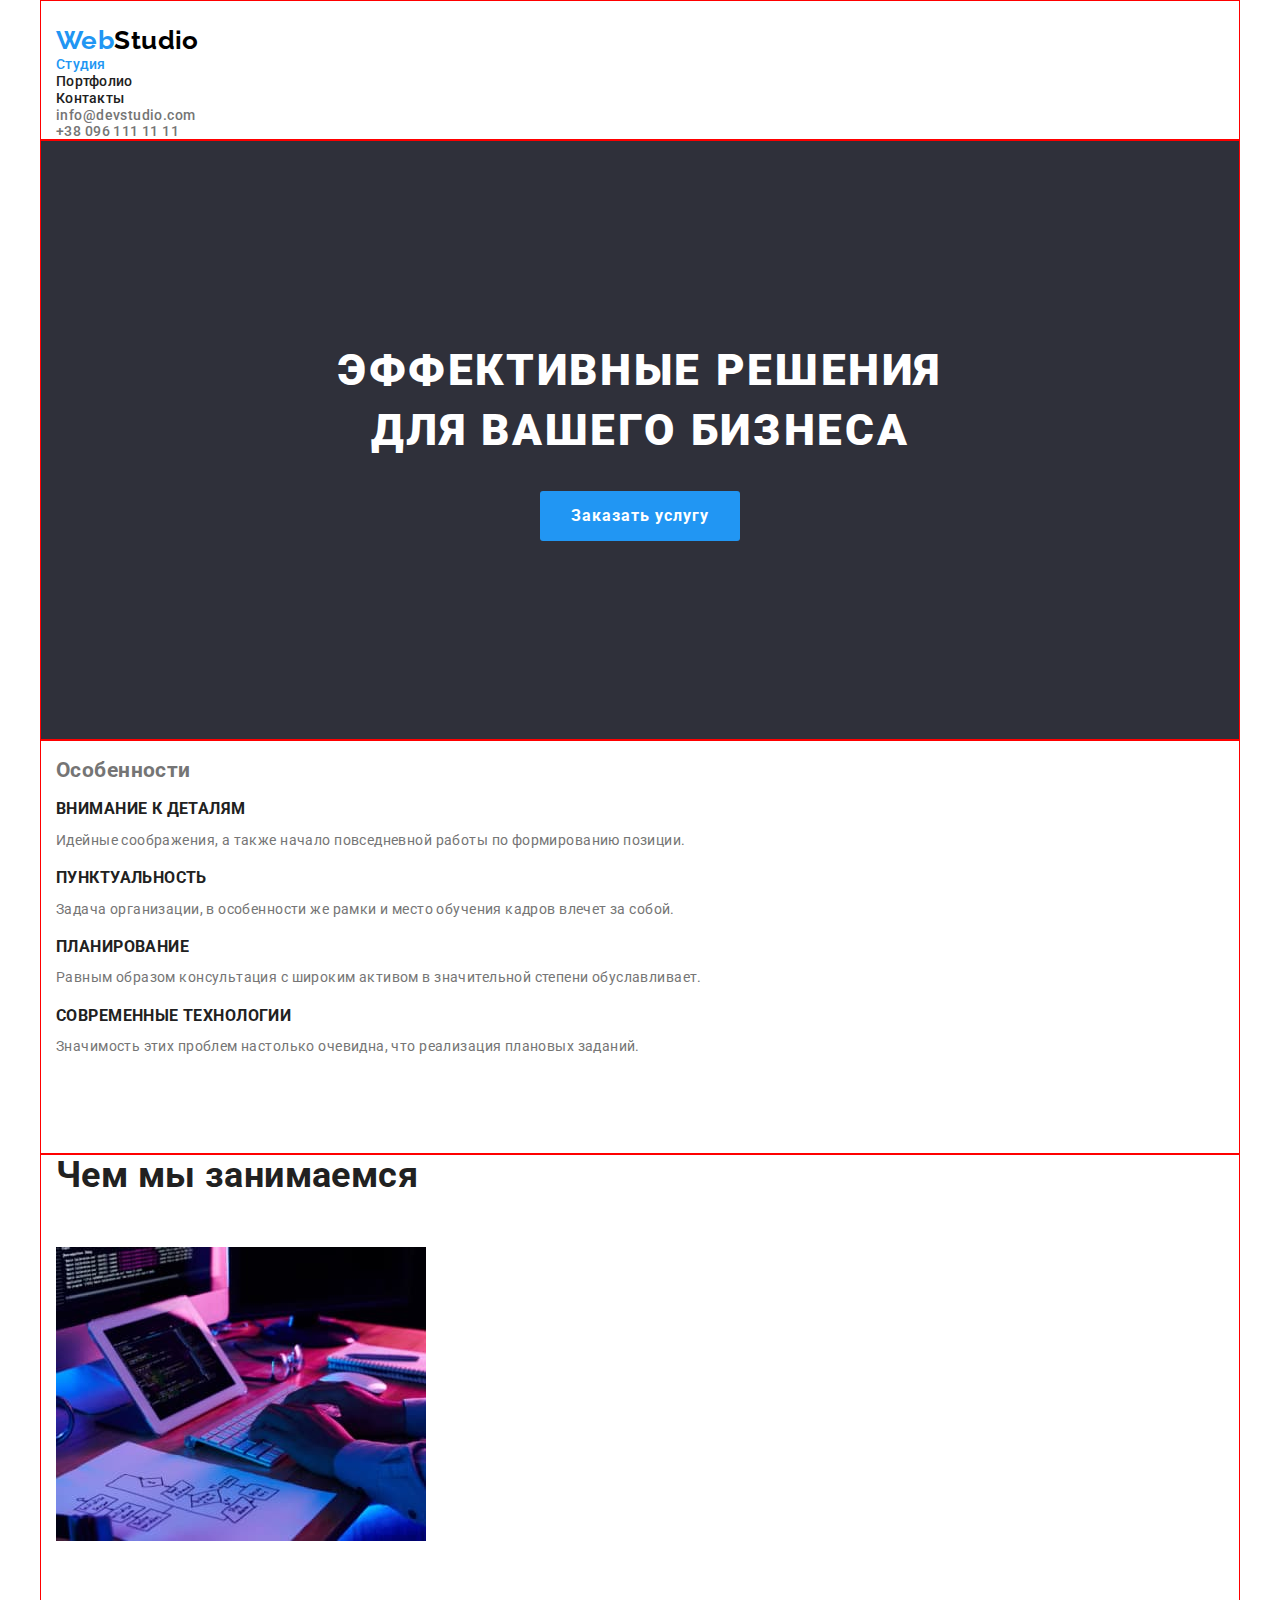
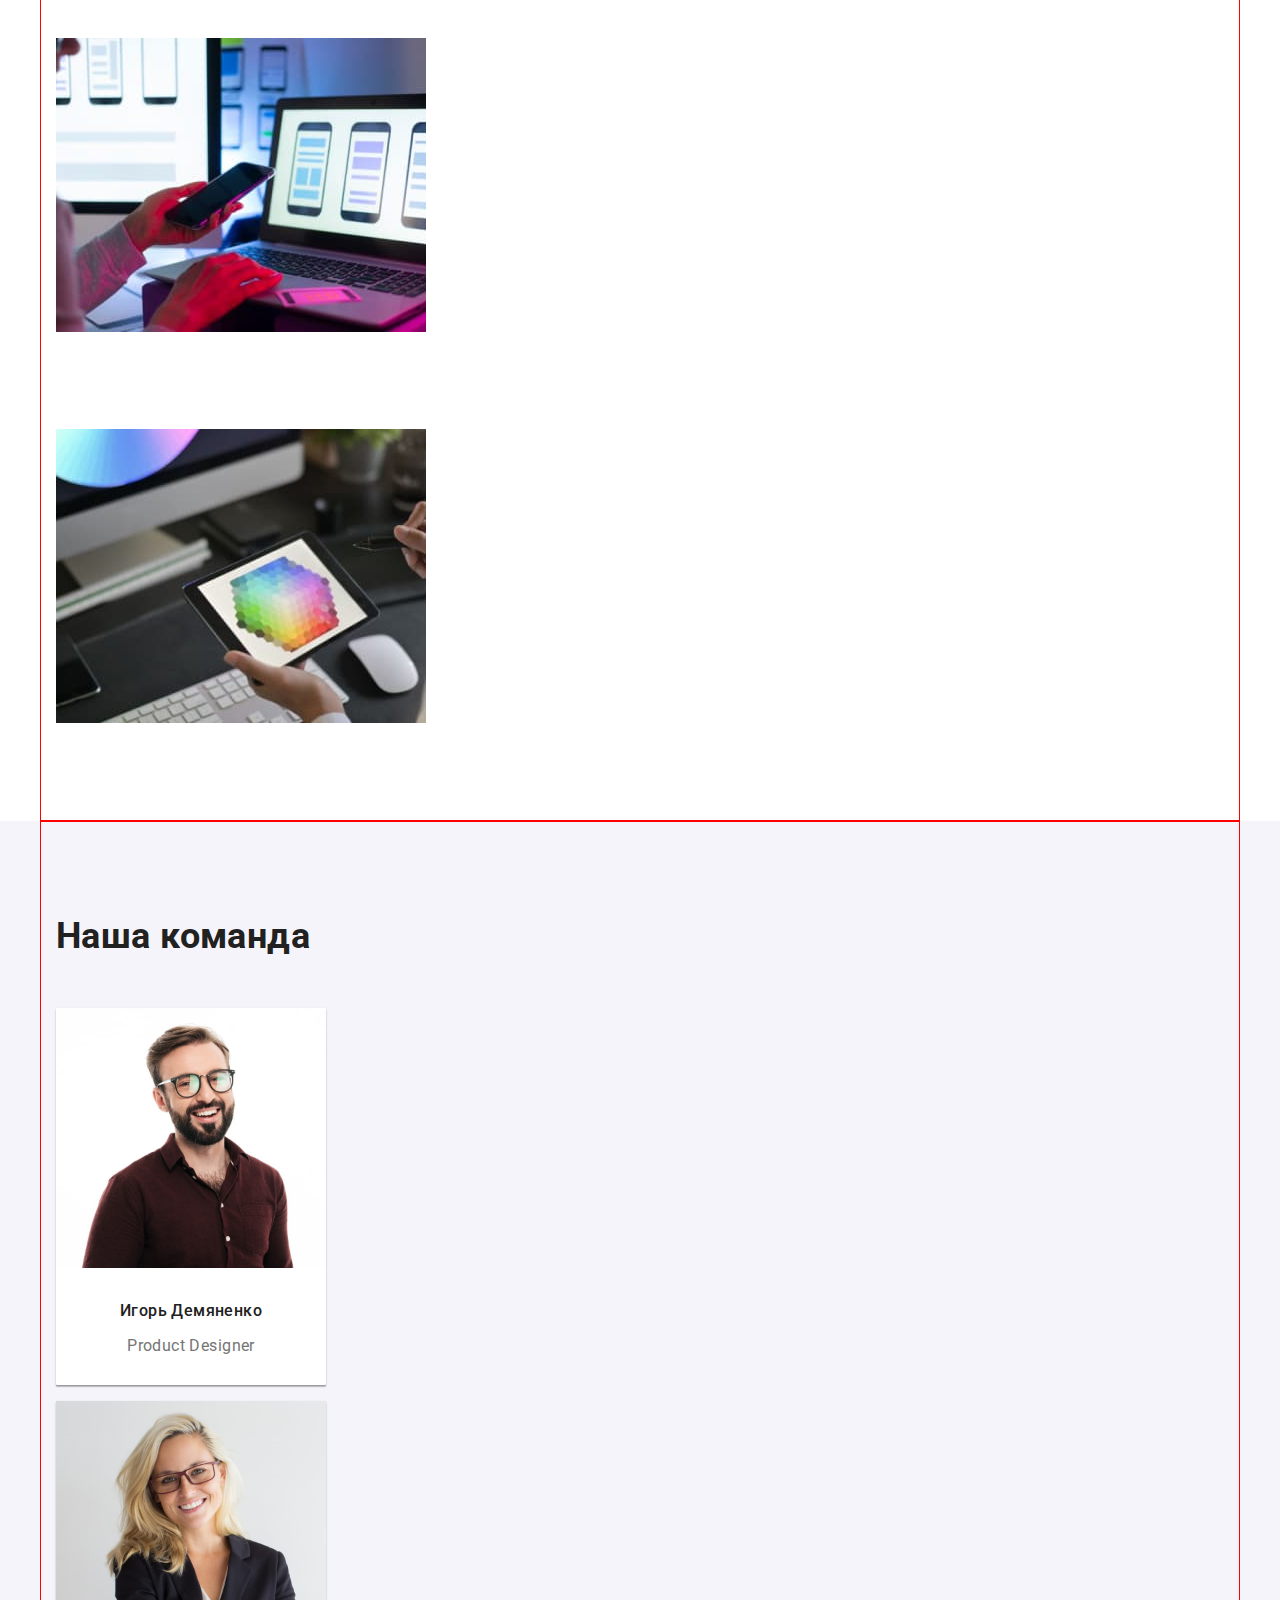
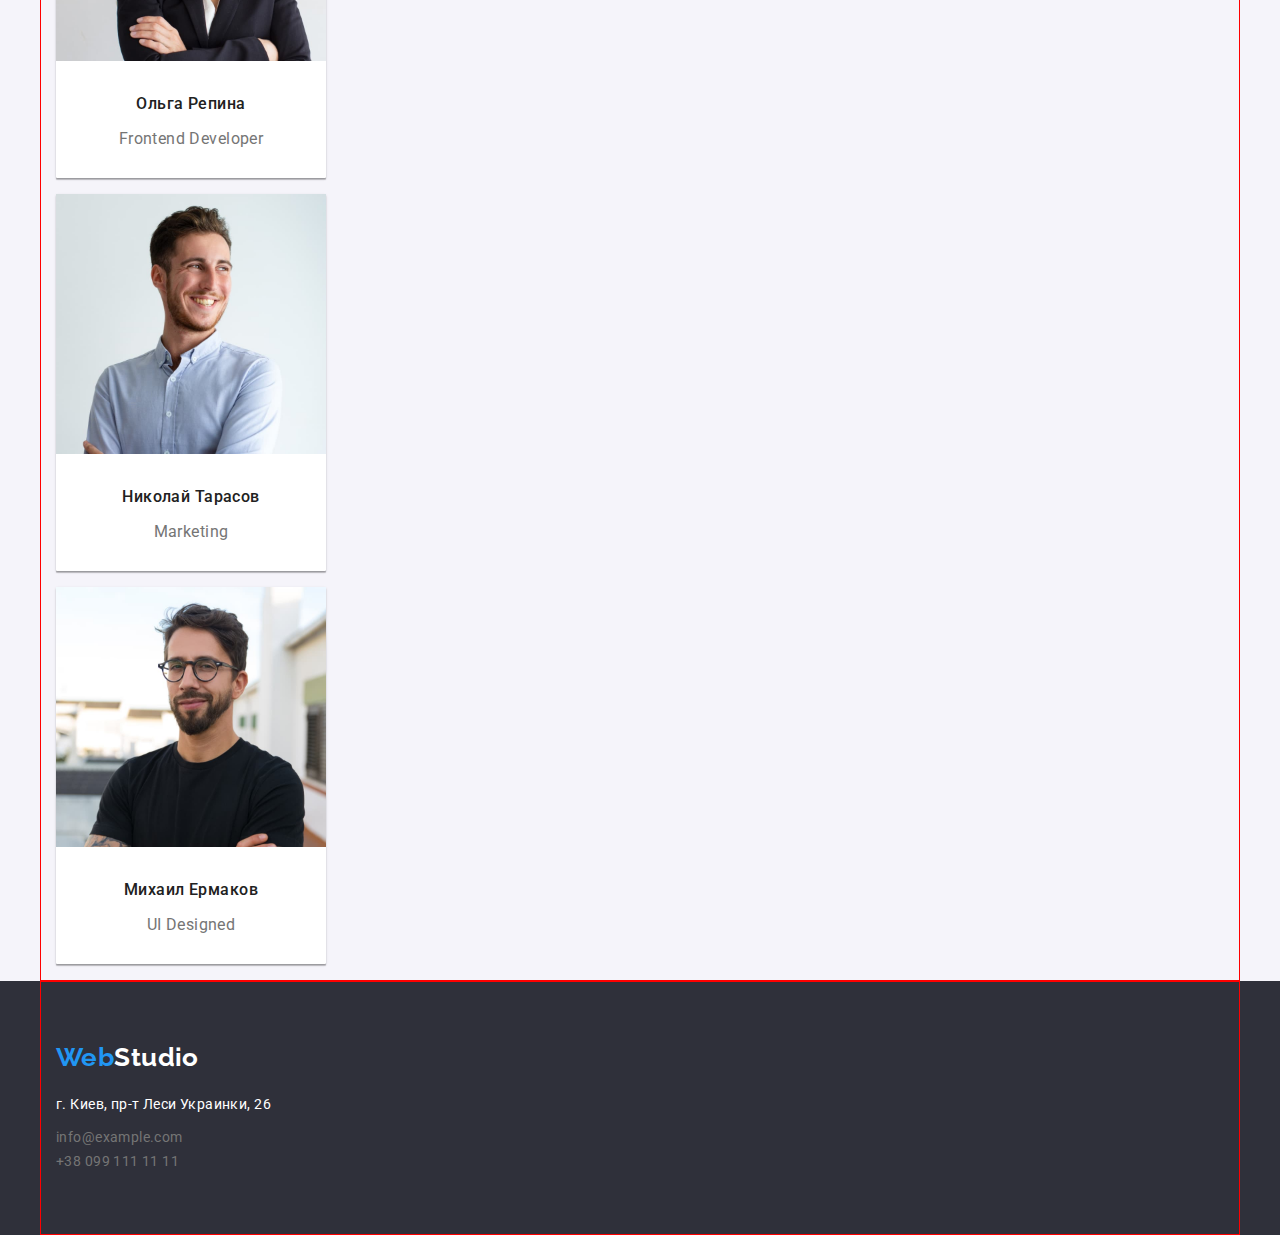
==== index.html @ 5cc5f519 "add div in description" ====
<!DOCTYPE html>
<html lang="ru">
<head>
    <meta charset="UTF-8">
    <meta http-equiv="X-UA-Compatible" content="IE=edge">
    <meta name="viewport" content="width=device-width, initial-scale=1.0">
    <title>WebStudio</title>
    <link rel="stylesheet" href="https://cdnjs.cloudflare.com/ajax/libs/modern-normalize/1.1.0/modern-normalize.min.css">
    <link rel="stylesheet" href="./css/styles.css">    
    <link
        href="https://fonts.googleapis.com/css2?family=Raleway:wght@700&family=Roboto:wght@400;500;700;900&display=swap" rel="stylesheet">
</head>
<body>
    <header class="header">
        <div class="container">
            <nav>
                <a href="./index.html" class="logo"><span class="web">Web</span><span class="studio-dark">Studio</span></a>
                <ul class="site-nav list">
                    <li><a href="./index.html" class="link current">Студия</a></li>
                    <li><a href="./portfolio.html" class="link">Портфолио</a></li>
                    <li><a href="" class="link">Контакты</a></li>
                </ul>
            </nav>
            <ul class="contact-header list">
                <li><a href="mailto:info@devstudio.com" class="mail link">info@devstudio.com</a></li>
                <li><a href="tell:+380961111111" class="tell link">+38 096 111 11 11</a></li>
            </ul>
        </div>
    </header> 
    <main>
        <section class="hero container">
                <h1 class="hero-title">Эффективные решения для вашего бизнеса</h1>
                <button type="button" class="button">Заказать услугу</button>
        </section>
        <section class="section container without">
            <h2 class="section-title-hide">Особенности</h2>
            <ul class="list">
                <li>
                    <h3 class="title">Внимание к деталям</h3>
                    <p class="description">Идейные соображения, а также начало повседневной работы по формированию
                        позиции.</p>
                </li>
                <li>
                    <h3 class="title">Пунктуальность</h3>
                    <p class="description">Задача организации, в особенности же рамки и место обучения кадров влечет за
                        собой.</p>
                </li>
                <li>
                    <h3 class="title">Планирование</h3>
                    <p class="description">Равным образом консультация с широким активом в значительной степени
                        обуславливает.</p>
                </li>
                <li>
                    <h3 class="title">Современные технологии</h3>
                    <p class="description">Значимость этих проблем настолько очевидна, что реализация плановых заданий.
                    </p>
                </li>
            </ul>
        </section>
        <section class="section container">
            <h2 class="section-title">Чем мы занимаемся</h2>
            <ul class="list">
                <li class="features-img"><img src="./images/box1.jpg" alt="разработка" width="370"></li>
                <li class="features-img"><img src="./images/box2.jpg" alt="адаптация" width="370"></li>
                <li class="features-img"><img src="./images/box3.jpg" alt="дизайн" width="370"></li>
            </ul>
        </section>
        <section class="section our-team">
            <div class="container">
                <h2 class="section-title">Наша команда</h2>
                <ul class="list">
                    <li>
                        <div class="worker-box">
                            <img src="./images/demyanenko.jpg" alt="Игорь Демяненко" width="270">
                            <h3 class="team-name">Игорь Демяненко</h3>
                            <p class="position">Product Designer</p>
                        </div>
                    </li>
                    <li>
                        <div class="worker-box">
                            <img src="./images/repina.jpg" alt="Ольга Репина" width="270">
                            <h3 class="team-name">Ольга Репина</h3>
                            <p class="position">Frontend Developer</p>
                        </div>    
                    </li>
                    <li>
                        <div class="worker-box">
                            <img src="./images/tarasov.jpg" alt="Николай Тарасов" width="270">
                            <h3 class="team-name">Николай Тарасов</h3>
                            <p class="position">Marketing</p>
                        </div>
                    </li>
                    <li>
                        <div class="worker-box"><img src="./images/ermakov.jpg" alt="Михаил Ермаков" width="270">
                        <h3 class="team-name">Михаил Ермаков</h3>
                        <p class="position">UI Designed</p>
                    </div>
                    </li>
                </ul>
            </div>
        </section>
    </main>
    <footer class="footer ">
        <div class="container">
            <a href="index.html" class="logo link"><span class="web">Web</span><span class="studio-light">Studio</span></a>
            <address class="adress">
                г. Киев, пр-т Леси Украинки, 26
            </address>
            <ul class="contact-footer list">
                <li>
                    <a href="mailto:info@example.com" class="mail link">info@example.com</a>
                </li>
                <li>
                    <a href="tell:+380991111111" class="tell link">+38 099 111 11 11</a>
                </li>
            </ul>
        </div>
    </footer>
</body>
</html>
---- css/styles.css ----
/* Цвет основного текста #757575 */
/* Цвет загoловков #212121 */
/* Цвет акцентирования внимания #2196f3 */
/* Цвет вторичного фона #f5f4fa */
/* Цвет белого текста #ffffff */
/* Фон футера и героя #2f303a*/
:root {
  --primary-text-color: #757575;
  --title-text-color: #212121;
  --accent-text-color: #2196f3;
  --logo-web-color: #2196f3;
  --logo-studio-color: #000000;
  --white-color-text: #ffffff;
  --alternative-bgc: #2f303a;
  --secondary-bcg: #f5f4fa;
}
body {
  font-family: Roboto, sans-serif;
  color: var(--primary-text-color);
  letter-spacing: 0.03em;
  font-size: 14px;
}
.list {
  list-style: none;
  padding: 0;
  margin: 0;
}
.link {
  text-decoration: none;
}
.container {
  margin-left: auto;
  margin-right: auto;
  width: 1200px;
  padding-right: 15px;
  padding-left: 15px;
  border: 1px solid red;
}
.img {
  display: block;
}
/* Site nav */
.logo {
  display: inline-block;
  font-family: raleway, sans-serif;
  font-weight: 700;
  font-size: 26px;
  line-height: 31px;
  text-decoration: none;
}
.header .logo {
  padding-top: 24px;
}
.logo .web {
  color: var(--logo-web-color);
}
.logo .studio-dark {
  color: var(--logo-studio-color);
}
.logo .studio-light {
  color: var(--white-color-text);
}
.site-nav .link {
  color: var(--title-text-color);
  font-weight: 500;
  line-height: 16px;
  letter-spacing: 0.02em;
  line-height: 1.14;
}
.site-nav .link:hover,
.site-nav .link:focus {
  color: var(--accent-text-color);
}
.site-nav .link.current {
  color: var(--accent-text-color);
}
/* Hero */
.hero {
  background-color: var(--alternative-bgc);
  margin-top: 0px;
  margin-bottom: 0px;
  text-align: center;
  height: 600px;
}
.hero .hero-title {
  color: var(--white-color-text);
  font-weight: 900;
  font-size: 44px;
  line-height: 1.36;
  letter-spacing: 0.06em;
  text-transform: uppercase;
  text-align: center;
  width: 696px;
  margin-bottom: 30px;
  margin-right: auto;
  margin-left: auto;
  margin-top: 200px;
  padding-top: 0px;
}
.hero .button {
  background-color: var(--accent-text-color);
  color: var(--white-color-text);
  font-family: inherit;
  font-weight: 700;
  letter-spacing: 0.06em;
  font-size: 16px;
  line-height: 1.88;
  cursor: pointer;
  text-align: center;
  border-radius: 3px;
  border: none;
  width: 200px;
  height: 50px;
  margin-right: auto;
  margin-left: auto;
  margin-bottom: 200px;
}
.hero .button:hover,
.hero .button:focus {
  background-color: #188ce8;
}
/* Section */
.section .section-title {
  font-weight: 700;
  font-size: 36px;
  line-height: 1.16;
  color: var(--title-text-color);
  padding-top: 0px;
  margin-top: 0px;
  margin-bottom: 50px;
}
.section .title {
  color: var(--title-text-color);
  font-weight: 700;
  line-height: 1.14;
  margin-bottom: 10px;
  text-transform: uppercase;
}
.without {
  padding-top: 0px;
  padding-bottom: 94px;
}
.features-img {
  margin-bottom: 94px;
}
.section .description {
  font-weight: 400;
  line-height: 1.7;
  margin-top: 0px;
  margin-bottom: 0px;
}
.our-team {
  background-color: var(--secondary-bcg);
}
.our-team .section-title {
  padding-top: 94px;
  margin-bottom: 50px;
}
.section .team-name {
  color: var(--title-text-color);
  font-size: 16px;
  line-height: 1.19;
  font-weight: 500;
  margin-top: 30px;
  margin-bottom: 10px;
}
.section .position {
  font-size: 16px;
  font-weight: 400;
  line-height: 1.19;
  padding-bottom: 30px;
}
.worker-box {
  background-color: var(--white-color-text);
  width: 270px;
  text-align: center;
  border-radius: 1px;
  box-shadow: 0px 2px 1px rgba(0, 0, 0, 0.2), 0px 1px 1px rgba(0, 0, 0, 0.14),
    0px 1px 3px rgba(0, 0, 0, 0.12);
}
.footer {
  background-color: var(--alternative-bgc);
}
.footer .logo {
  margin-top: 60px;
  margin-bottom: 20px;
}
.contact-header .mail,
.contact-header .tell {
  font-weight: 500;
  color: var(--primary-text-color);
}
.contact-header .mail:focus,
.contact-header .tell:focus,
.contact-header .mail:hover,
.contact-header .tell:hover {
  color: var(--accent-text-color);
}
.contact-footer .mail,
.contact-footer .tell {
  font-weight: 400;
  color: var(--primary-text-color);
  line-height: 1.7;
}
.contact-footer .mail {
  margin-bottom: 9px;
}
.contact-footer .tell {
  padding-bottom: 0px;
}
.contact-footer .mail:hover,
.contact-footer .tell:hover,
.contact-footer .mail:focus,
.contact-footer .tell:focus {
  color: var(--accent-text-color);
}
.adress {
  color: var(--white-color-text);
  font-style: normal;
  line-height: 1.7;
  font-weight: 400;
  margin-bottom: 9px;
}
.contact-footer {
  padding-bottom: 60px;
}
/* Portfolio */
.filter .button {
  background-color: var(--secondary-bcg);
  color: var(--logo-studio-color);
  font-size: 16px;
  font-weight: 500;
  line-height: 1.62;
  text-align: center;
  font-family: inherit;
  cursor: pointer;
  padding: 6px 22px;
  border-radius: 3px;
  border: none;
}
.filter .button:focus,
.filter .button:hover {
  color: var(--white-color-text);
  background-color: var(--accent-text-color);
}
.examples .title {
  color: var(--logo-studio-color);
  font-size: 18px;
  line-height: 2;
  font-weight: 700;
  margin: 0px;
  margin-bottom: 4px;
}
.examples .description {
  font-size: 16px;
  line-height: 1.88;
  font-weight: 400;
  color: var(--primary-text-color);
  margin: 0px;
}
.examples-item {
  border: 1px solid #eeeeee;
  width: 370px;
  margin-bottom: 30px;
  margin-right: 30px;
}
.abra {
  margin: 20px 24px;
  width: 322px;
  height: 70px;
}
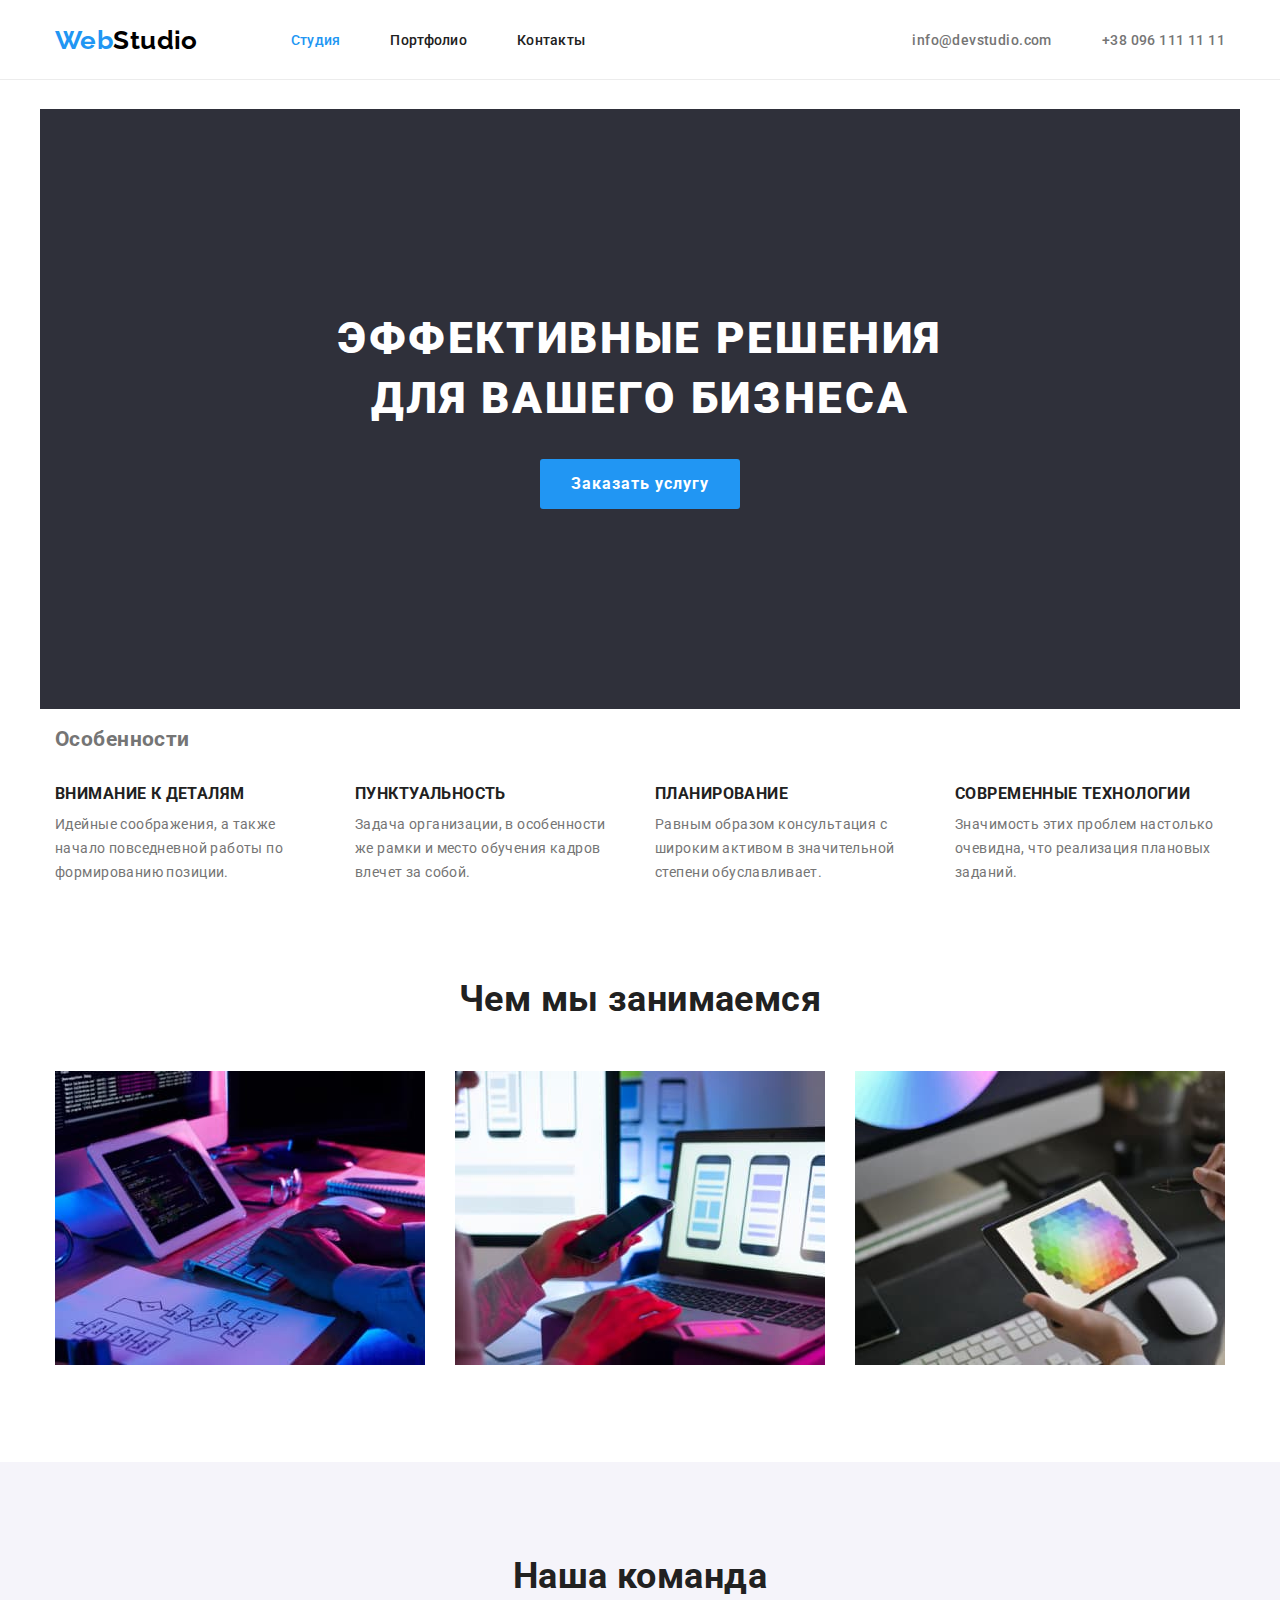
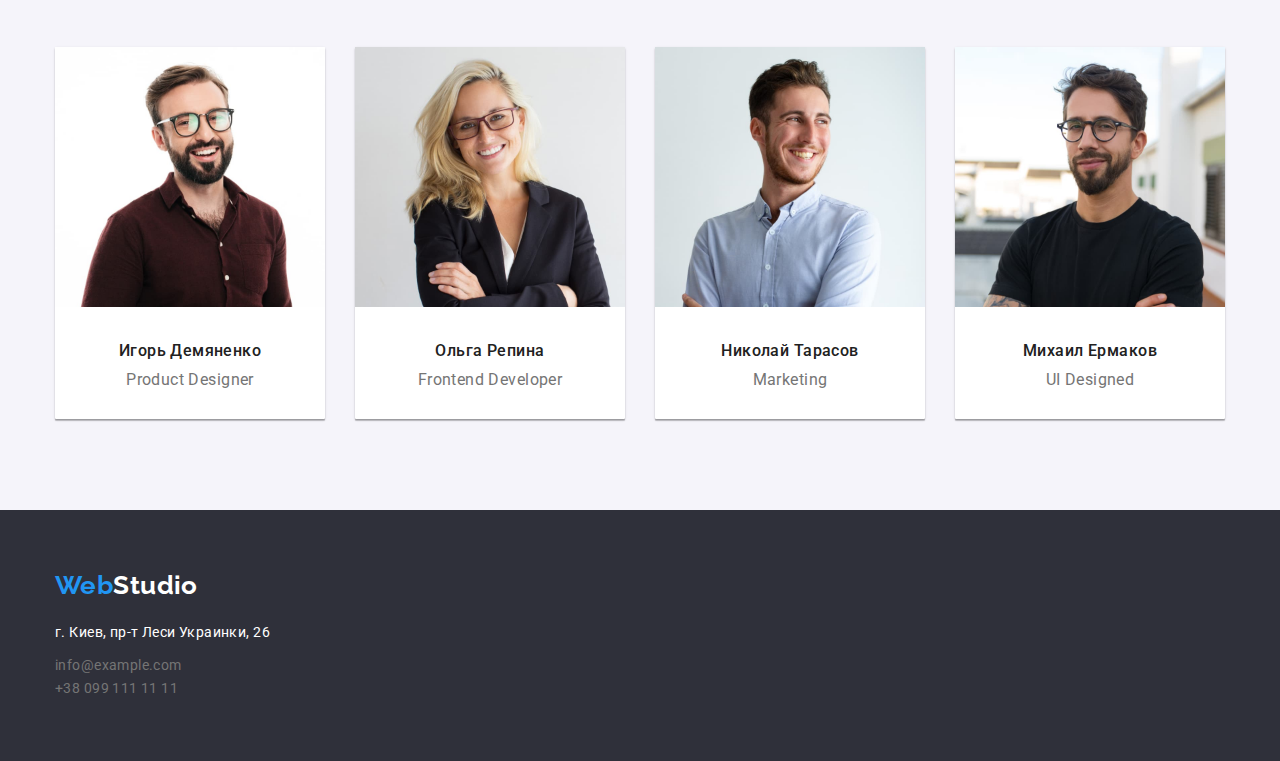
==== commit 9920789f: "add flex" ====
--- a/index.html
+++ b/index.html
@@ -12,21 +12,21 @@
 </head>
 <body>
     <header class="header">
-        <div class="container">
-            <nav>
+        <nav class="all-nav">
+            <div class="container header-cont">
                 <a href="./index.html" class="logo"><span class="web">Web</span><span class="studio-dark">Studio</span></a>
                 <ul class="site-nav list">
                     <li><a href="./index.html" class="link current">Студия</a></li>
                     <li><a href="./portfolio.html" class="link">Портфолио</a></li>
                     <li><a href="" class="link">Контакты</a></li>
                 </ul>
-            </nav>
-            <ul class="contact-header list">
-                <li><a href="mailto:info@devstudio.com" class="mail link">info@devstudio.com</a></li>
-                <li><a href="tell:+380961111111" class="tell link">+38 096 111 11 11</a></li>
-            </ul>
-        </div>
-    </header> 
+                <ul class="contact-header list">
+                    <li><a href="mailto:info@devstudio.com" class="mail link">info@devstudio.com</a></li>
+                    <li><a href="tell:+380961111111" class="tell link">+38 096 111 11 11</a></li>
+                </ul>
+            </div>
+        </nav>
+    </header>
     <main>
         <section class="hero container">
                 <h1 class="hero-title">Эффективные решения для вашего бизнеса</h1>
@@ -35,29 +35,29 @@
         <section class="section container without">
             <h2 class="section-title-hide">Особенности</h2>
             <ul class="list">
-                <li>
+                <li class="list-item">
                     <h3 class="title">Внимание к деталям</h3>
                     <p class="description">Идейные соображения, а также начало повседневной работы по формированию
                         позиции.</p>
                 </li>
-                <li>
+                <li class="list-item">
                     <h3 class="title">Пунктуальность</h3>
                     <p class="description">Задача организации, в особенности же рамки и место обучения кадров влечет за
                         собой.</p>
                 </li>
-                <li>
+                <li class="list-item">
                     <h3 class="title">Планирование</h3>
                     <p class="description">Равным образом консультация с широким активом в значительной степени
                         обуславливает.</p>
                 </li>
-                <li>
+                <li class="list-item">
                     <h3 class="title">Современные технологии</h3>
                     <p class="description">Значимость этих проблем настолько очевидна, что реализация плановых заданий.
                     </p>
                 </li>
             </ul>
         </section>
-        <section class="section container">
+        <section class="section container s-features">
             <h2 class="section-title">Чем мы занимаемся</h2>
             <ul class="list">
                 <li class="features-img"><img src="./images/box1.jpg" alt="разработка" width="370"></li>
--- a/css/styles.css
+++ b/css/styles.css
@@ -34,23 +34,28 @@
   width: 1200px;
   padding-right: 15px;
   padding-left: 15px;
-  border: 1px solid red;
 }
 .img {
   display: block;
 }
 /* Site nav */
+.header {
+  border-bottom: 1px solid #ececec;
+  height: 80px;
+}
+.header-cont {
+  display: flex;
+  align-items: center;
+  height: 80px;
+}
 .logo {
-  display: inline-block;
+  display: flex;
   font-family: raleway, sans-serif;
   font-weight: 700;
   font-size: 26px;
   line-height: 31px;
   text-decoration: none;
 }
-.header .logo {
-  padding-top: 24px;
-}
 .logo .web {
   color: var(--logo-web-color);
 }
@@ -59,6 +64,10 @@
 }
 .logo .studio-light {
   color: var(--white-color-text);
+}
+.site-nav {
+  display: flex;
+  margin-left: 93px;
 }
 .site-nav .link {
   color: var(--title-text-color);
@@ -67,12 +76,22 @@
   letter-spacing: 0.02em;
   line-height: 1.14;
 }
+.site-nav .link:not(last-child) {
+  margin-right: 50px;
+}
+.contact-header {
+  display: flex;
+  margin-left: auto;
+}
 .site-nav .link:hover,
 .site-nav .link:focus {
   color: var(--accent-text-color);
 }
 .site-nav .link.current {
   color: var(--accent-text-color);
+}
+.contact-header .tell {
+  margin-left: 50px;
 }
 /* Hero */
 .hero {
@@ -94,8 +113,7 @@
   margin-bottom: 30px;
   margin-right: auto;
   margin-left: auto;
-  margin-top: 200px;
-  padding-top: 0px;
+  padding-top: 200px;
 }
 .hero .button {
   background-color: var(--accent-text-color);
@@ -140,6 +158,24 @@
   padding-top: 0px;
   padding-bottom: 94px;
 }
+.without .list-item {
+  width: 270px;
+}
+.without .list {
+  display: flex;
+  flex-direction: row;
+  justify-content: space-between;
+}
+.s-features .list {
+  display: flex;
+  flex-direction: row;
+  justify-content: space-between;
+}
+.s-features .section-title {
+  display: flex;
+  flex-direction: row;
+  justify-content: center;
+}
 .features-img {
   margin-bottom: 94px;
 }
@@ -149,12 +185,21 @@
   margin-top: 0px;
   margin-bottom: 0px;
 }
+.our-team .list {
+  display: flex;
+  flex-direction: row;
+  justify-content: space-between;
+  padding-bottom: 94px;
+}
 .our-team {
   background-color: var(--secondary-bcg);
+  height: 648px;
 }
 .our-team .section-title {
+  display: flex;
   padding-top: 94px;
   margin-bottom: 50px;
+  justify-content: center;
 }
 .section .team-name {
   color: var(--title-text-color);
@@ -169,6 +214,7 @@
   font-weight: 400;
   line-height: 1.19;
   padding-bottom: 30px;
+  margin: 0px;
 }
 .worker-box {
   background-color: var(--white-color-text);
@@ -182,7 +228,7 @@
   background-color: var(--alternative-bgc);
 }
 .footer .logo {
-  margin-top: 60px;
+  padding-top: 60px;
   margin-bottom: 20px;
 }
 .contact-header .mail,
@@ -225,6 +271,11 @@
   padding-bottom: 60px;
 }
 /* Portfolio */
+.examples-list {
+  display: flex;
+  justify-content: space-between;
+  flex-wrap: wrap;
+}
 .filter .button {
   background-color: var(--secondary-bcg);
   color: var(--logo-studio-color);
@@ -262,10 +313,17 @@
   border: 1px solid #eeeeee;
   width: 370px;
   margin-bottom: 30px;
-  margin-right: 30px;
+  margin-right: 0px;
 }
 .abra {
   margin: 20px 24px;
   width: 322px;
   height: 70px;
 }
+.filter {
+  display: flex;
+  justify-content: center;
+}
+.filter .button:not(last-child) {
+  margin-right: 8px;
+}
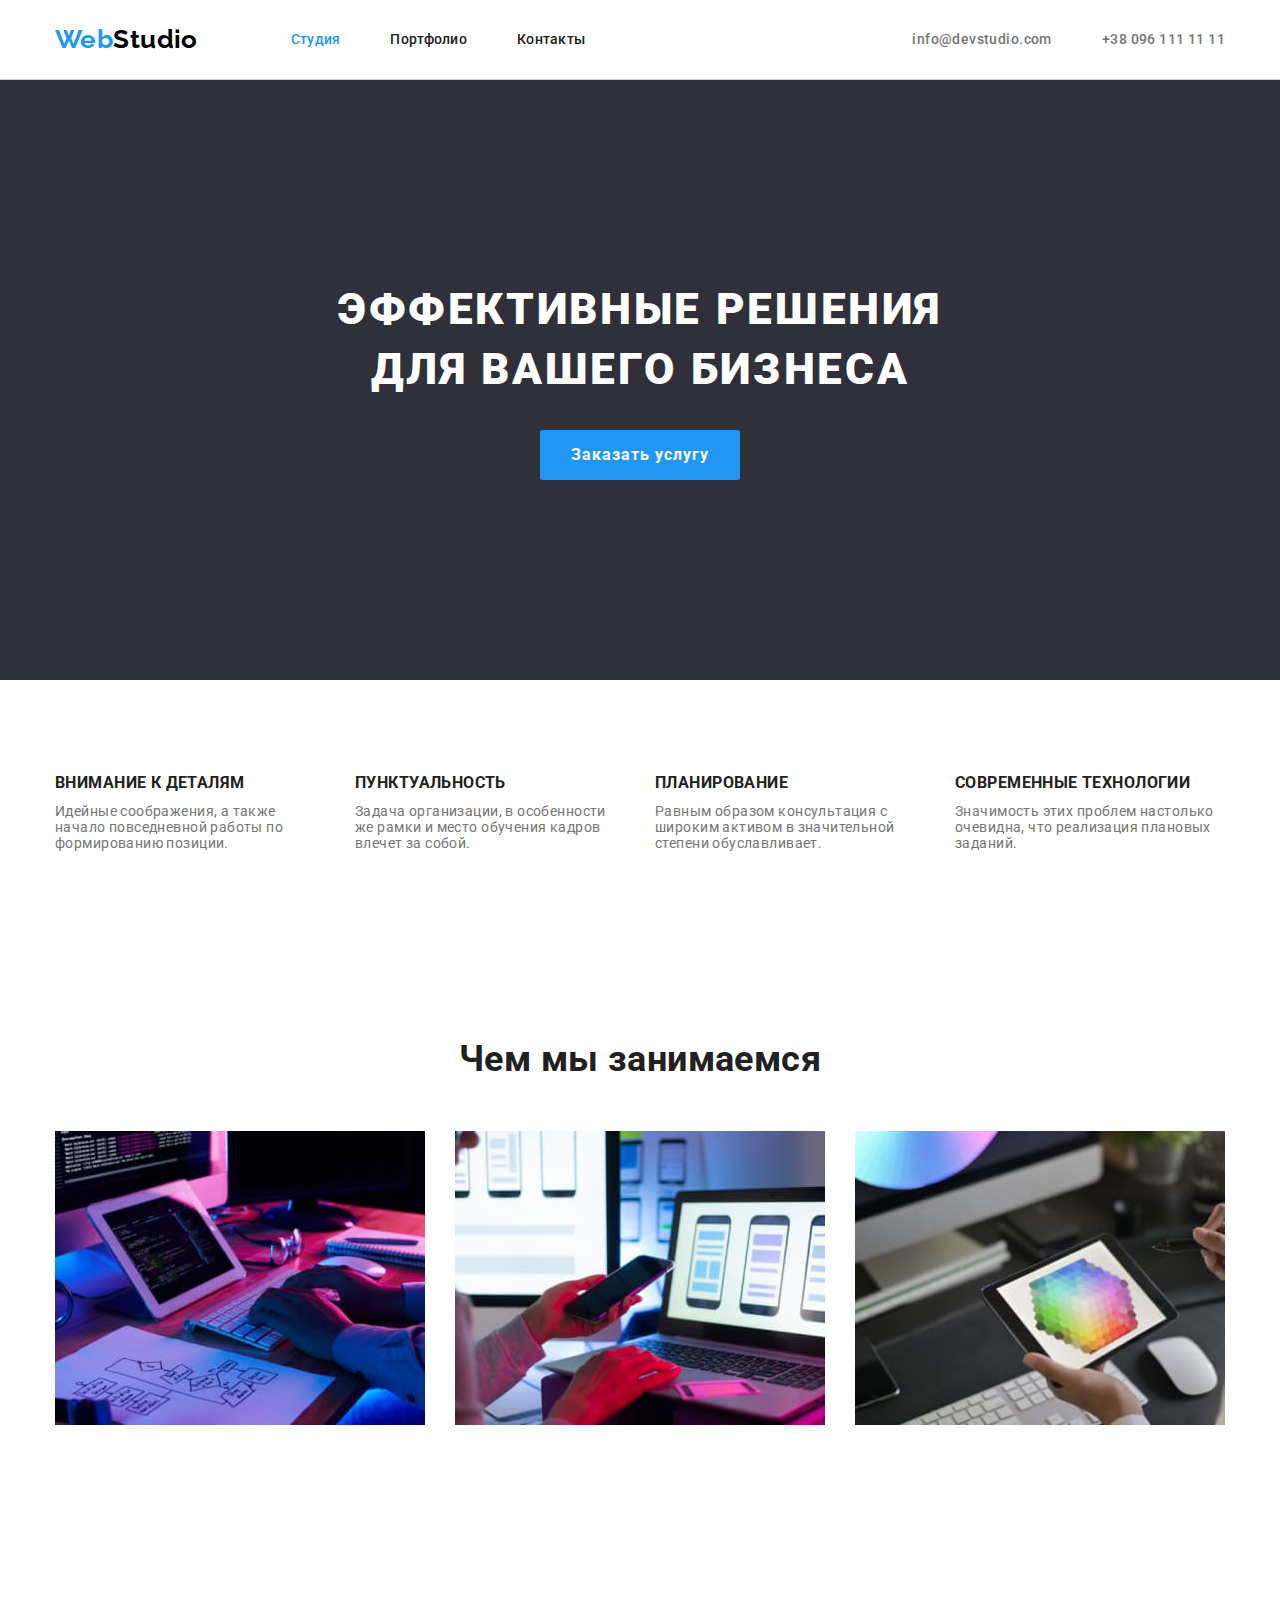
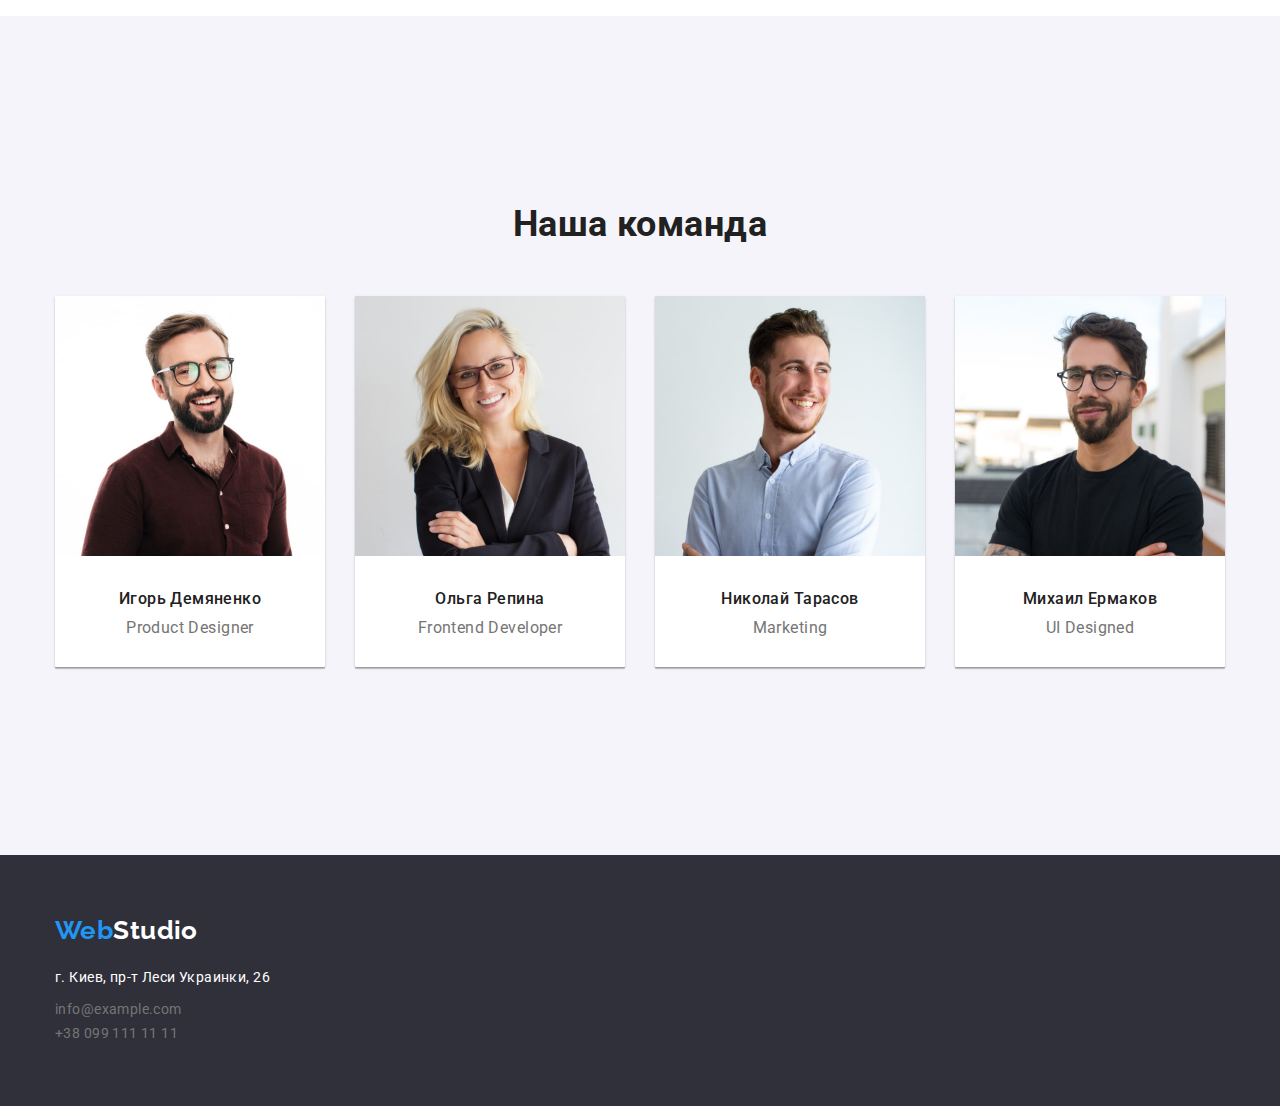
==== commit 25b18ad9: "исправление ошибок" ====
--- a/index.html
+++ b/index.html
@@ -11,63 +11,75 @@
         href="https://fonts.googleapis.com/css2?family=Raleway:wght@700&family=Roboto:wght@400;500;700;900&display=swap" rel="stylesheet">
 </head>
 <body>
+    <!--======================== HEADER ========================-->
     <header class="header">
-        <nav class="all-nav">
-            <div class="container header-cont">
+        <div class="container">
+            <nav class="nav">
                 <a href="./index.html" class="logo"><span class="web">Web</span><span class="studio-dark">Studio</span></a>
                 <ul class="site-nav list">
                     <li><a href="./index.html" class="link current">Студия</a></li>
                     <li><a href="./portfolio.html" class="link">Портфолио</a></li>
                     <li><a href="" class="link">Контакты</a></li>
                 </ul>
-                <ul class="contact-header list">
-                    <li><a href="mailto:info@devstudio.com" class="mail link">info@devstudio.com</a></li>
-                    <li><a href="tell:+380961111111" class="tell link">+38 096 111 11 11</a></li>
+            </nav>
+            <ul class="contact-header list">
+                <li><a href="mailto:info@devstudio.com" class="mail link">info@devstudio.com</a></li>
+                <li><a href="tell:+380961111111" class="tell link">+38 096 111 11 11</a></li>
+            </ul>
+        </div>
+    </header>
+    <main>
+        <!--======================== HERO SECTION ========================-->
+        <section class="hero">
+            <div class="container">
+                <h1 class="hero-title">Эффективные решения для вашего бизнеса</h1>
+                <button type="button" class="button">Заказать услугу</button>
+            </div>
+        </section>
+        <!--======================== Features Section ========================-->
+        <section class="section features">
+            <div class="container">
+                <h2 class="section-title-hide visually-hidden">Особенности</h2>
+                <ul class="list">
+                    <li class="list-item">
+                        <h3 class="title">Внимание к деталям</h3>
+                        <p class="description">Идейные соображения, а также начало повседневной работы по формированию
+                            позиции.</p>
+                    </li>
+                    <li class="list-item">
+                        <h3 class="title">Пунктуальность</h3>
+                        <p class="description">Задача организации, в особенности же рамки и место обучения кадров влечет за
+                            собой.</p>
+                    </li>
+                    <li class="list-item">
+                        <h3 class="title">Планирование</h3>
+                        <p class="description">Равным образом консультация с широким активом в значительной степени
+                            обуславливает.</p>
+                    </li>
+                    <li class="list-item">
+                        <h3 class="title">Современные технологии</h3>
+                        <p class="description">Значимость этих проблем настолько очевидна, что реализация плановых заданий.
+                        </p>
+                    </li>
                 </ul>
             </div>
-        </nav>
-    </header>
-    <main>
-        <section class="hero container">
-                <h1 class="hero-title">Эффективные решения для вашего бизнеса</h1>
-                <button type="button" class="button">Заказать услугу</button>
         </section>
-        <section class="section container without">
-            <h2 class="section-title-hide">Особенности</h2>
-            <ul class="list">
-                <li class="list-item">
-                    <h3 class="title">Внимание к деталям</h3>
-                    <p class="description">Идейные соображения, а также начало повседневной работы по формированию
-                        позиции.</p>
-                </li>
-                <li class="list-item">
-                    <h3 class="title">Пунктуальность</h3>
-                    <p class="description">Задача организации, в особенности же рамки и место обучения кадров влечет за
-                        собой.</p>
-                </li>
-                <li class="list-item">
-                    <h3 class="title">Планирование</h3>
-                    <p class="description">Равным образом консультация с широким активом в значительной степени
-                        обуславливает.</p>
-                </li>
-                <li class="list-item">
-                    <h3 class="title">Современные технологии</h3>
-                    <p class="description">Значимость этих проблем настолько очевидна, что реализация плановых заданий.
-                    </p>
-                </li>
-            </ul>
+        <!--======================== LINE OF BUSINESS ========================-->
+        <section class="section bussines">
+            <div class="container">
+                <h2 class="section-title">Чем мы занимаемся</h2>
+                <ul class="list">
+                    <li class="features-img"><img src="./images/box1.jpg" alt="разработка" width="370"></li>
+                    <li class="features-img"><img src="./images/box2.jpg" alt="адаптация" width="370"></li>
+                    <li class="features-img"><img src="./images/box3.jpg" alt="дизайн" width="370"></li>
+                </ul>
+            </div>
+            
         </section>
-        <section class="section container s-features">
-            <h2 class="section-title">Чем мы занимаемся</h2>
-            <ul class="list">
-                <li class="features-img"><img src="./images/box1.jpg" alt="разработка" width="370"></li>
-                <li class="features-img"><img src="./images/box2.jpg" alt="адаптация" width="370"></li>
-                <li class="features-img"><img src="./images/box3.jpg" alt="дизайн" width="370"></li>
-            </ul>
-        </section>
+        <!--======================== OUR TEAM ========================-->
         <section class="section our-team">
             <div class="container">
-                <h2 class="section-title">Наша команда</h2>
+                <h2 class="section-title">Наша командa</h2>
                 <ul class="list">
                     <li>
                         <div class="worker-box">
@@ -100,6 +112,7 @@
             </div>
         </section>
     </main>
+    <!--======================== FOOTER ========================-->
     <footer class="footer ">
         <div class="container">
             <a href="index.html" class="logo link"><span class="web">Web</span><span class="studio-light">Studio</span></a>
--- a/css/styles.css
+++ b/css/styles.css
@@ -14,19 +14,25 @@
   --alternative-bgc: #2f303a;
   --secondary-bcg: #f5f4fa;
 }
+.link {
+  text-decoration: none;
+}
 body {
   font-family: Roboto, sans-serif;
   color: var(--primary-text-color);
   letter-spacing: 0.03em;
   font-size: 14px;
 }
+h1,
+h2,
+h3,
+p {
+  margin: 0;
+}
 .list {
   list-style: none;
   padding: 0;
   margin: 0;
-}
-.link {
-  text-decoration: none;
 }
 .container {
   margin-left: auto;
@@ -38,16 +44,20 @@
 .img {
   display: block;
 }
+.visually-hidden {
+  position: absolute;
+  width: 1px;
+  height: 1px;
+  margin: -1px;
+  border: 0;
+  padding: 0;
+
+  white-space: nowrap;
+  clip-path: inset(100%);
+  clip: rect(0 0 0 0);
+  overflow: hidden;
+}
 /* Site nav */
-.header {
-  border-bottom: 1px solid #ececec;
-  height: 80px;
-}
-.header-cont {
-  display: flex;
-  align-items: center;
-  height: 80px;
-}
 .logo {
   display: flex;
   font-family: raleway, sans-serif;
@@ -55,6 +65,7 @@
   font-size: 26px;
   line-height: 31px;
   text-decoration: none;
+  align-items: center;
 }
 .logo .web {
   color: var(--logo-web-color);
@@ -68,6 +79,10 @@
 .site-nav {
   display: flex;
   margin-left: 93px;
+}
+.nav {
+  display: flex;
+  align-items: center;
 }
 .site-nav .link {
   color: var(--title-text-color);
@@ -76,11 +91,22 @@
   letter-spacing: 0.02em;
   line-height: 1.14;
 }
-.site-nav .link:not(last-child) {
+.site-nav > li:not(:last-child) {
   margin-right: 50px;
 }
+.header .container {
+  display: flex;
+  align-items: center;
+  flex-direction: row;
+}
+.header {
+  border-bottom: 1px solid #cecece;
+  padding-top: 24px;
+  padding-bottom: 24px;
+}
 .contact-header {
   display: flex;
+  text-align: center;
   margin-left: auto;
 }
 .site-nav .link:hover,
@@ -100,6 +126,8 @@
   margin-bottom: 0px;
   text-align: center;
   height: 600px;
+  padding-top: 200px;
+  padding-bottom: 200px;
 }
 .hero .hero-title {
   color: var(--white-color-text);
@@ -110,10 +138,8 @@
   text-transform: uppercase;
   text-align: center;
   width: 696px;
+  margin: 0 auto;
   margin-bottom: 30px;
-  margin-right: auto;
-  margin-left: auto;
-  padding-top: 200px;
 }
 .hero .button {
   background-color: var(--accent-text-color);
@@ -154,24 +180,24 @@
   margin-bottom: 10px;
   text-transform: uppercase;
 }
-.without {
+.features {
   padding-top: 0px;
   padding-bottom: 94px;
 }
-.without .list-item {
+.features .list-item {
   width: 270px;
 }
-.without .list {
+.features .list {
   display: flex;
   flex-direction: row;
   justify-content: space-between;
 }
-.s-features .list {
+.bussines .list {
   display: flex;
   flex-direction: row;
   justify-content: space-between;
 }
-.s-features .section-title {
+.bussines .section-title {
   display: flex;
   flex-direction: row;
   justify-content: center;
@@ -179,7 +205,7 @@
 .features-img {
   margin-bottom: 94px;
 }
-.section .description {
+.sect .description {
   font-weight: 400;
   line-height: 1.7;
   margin-top: 0px;
@@ -193,7 +219,6 @@
 }
 .our-team {
   background-color: var(--secondary-bcg);
-  height: 648px;
 }
 .our-team .section-title {
   display: flex;
@@ -287,7 +312,7 @@
   cursor: pointer;
   padding: 6px 22px;
   border-radius: 3px;
-  border: none;
+  border-style: none;
 }
 .filter .button:focus,
 .filter .button:hover {
@@ -302,7 +327,7 @@
   margin: 0px;
   margin-bottom: 4px;
 }
-.examples .description {
+.examples-item .description {
   font-size: 16px;
   line-height: 1.88;
   font-weight: 400;
@@ -318,12 +343,19 @@
 .abra {
   margin: 20px 24px;
   width: 322px;
-  height: 70px;
 }
 .filter {
   display: flex;
   justify-content: center;
-}
-.filter .button:not(last-child) {
+  margin-bottom: 50px;
+}
+.filter .button:nth-last-child(1) {
   margin-right: 8px;
 }
+.section {
+  padding-top: 94px;
+  padding-bottom: 94px;
+}
+.portfolio {
+  border-top: 1px solid #ececec;
+}
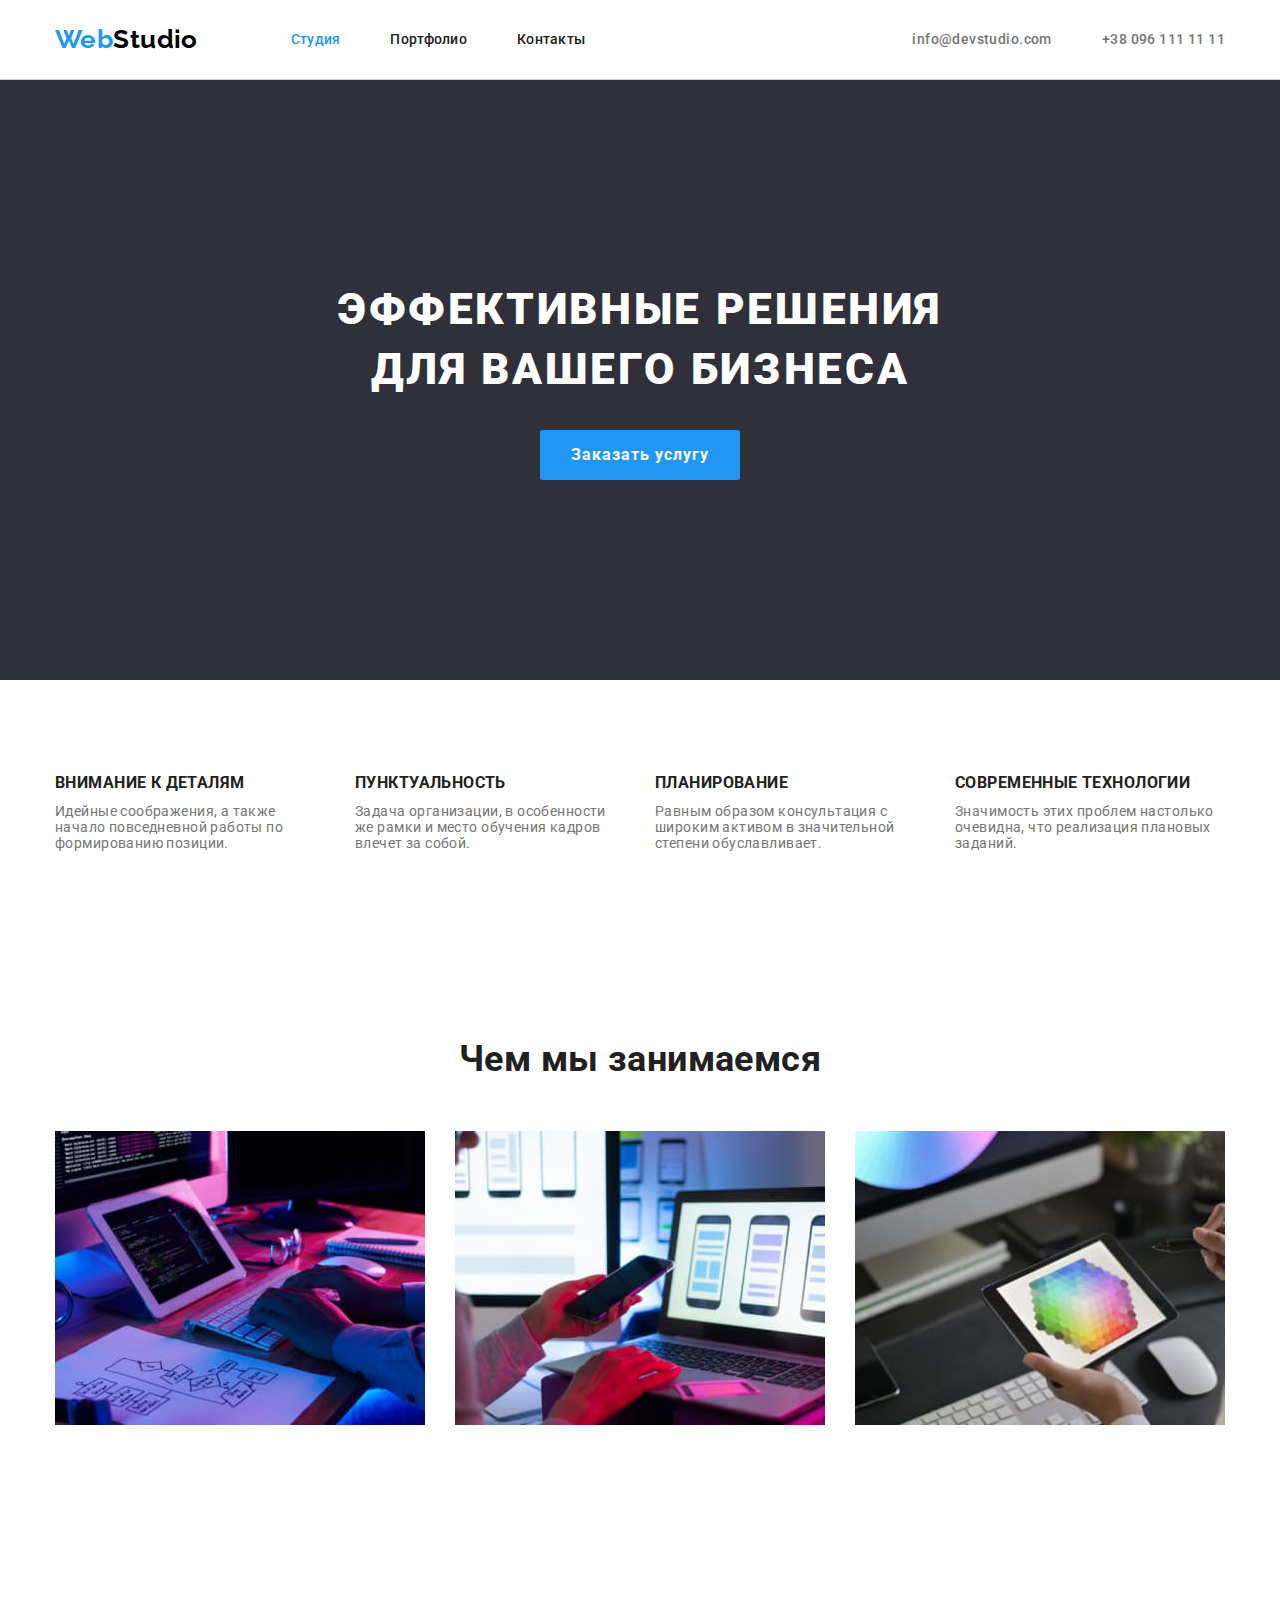
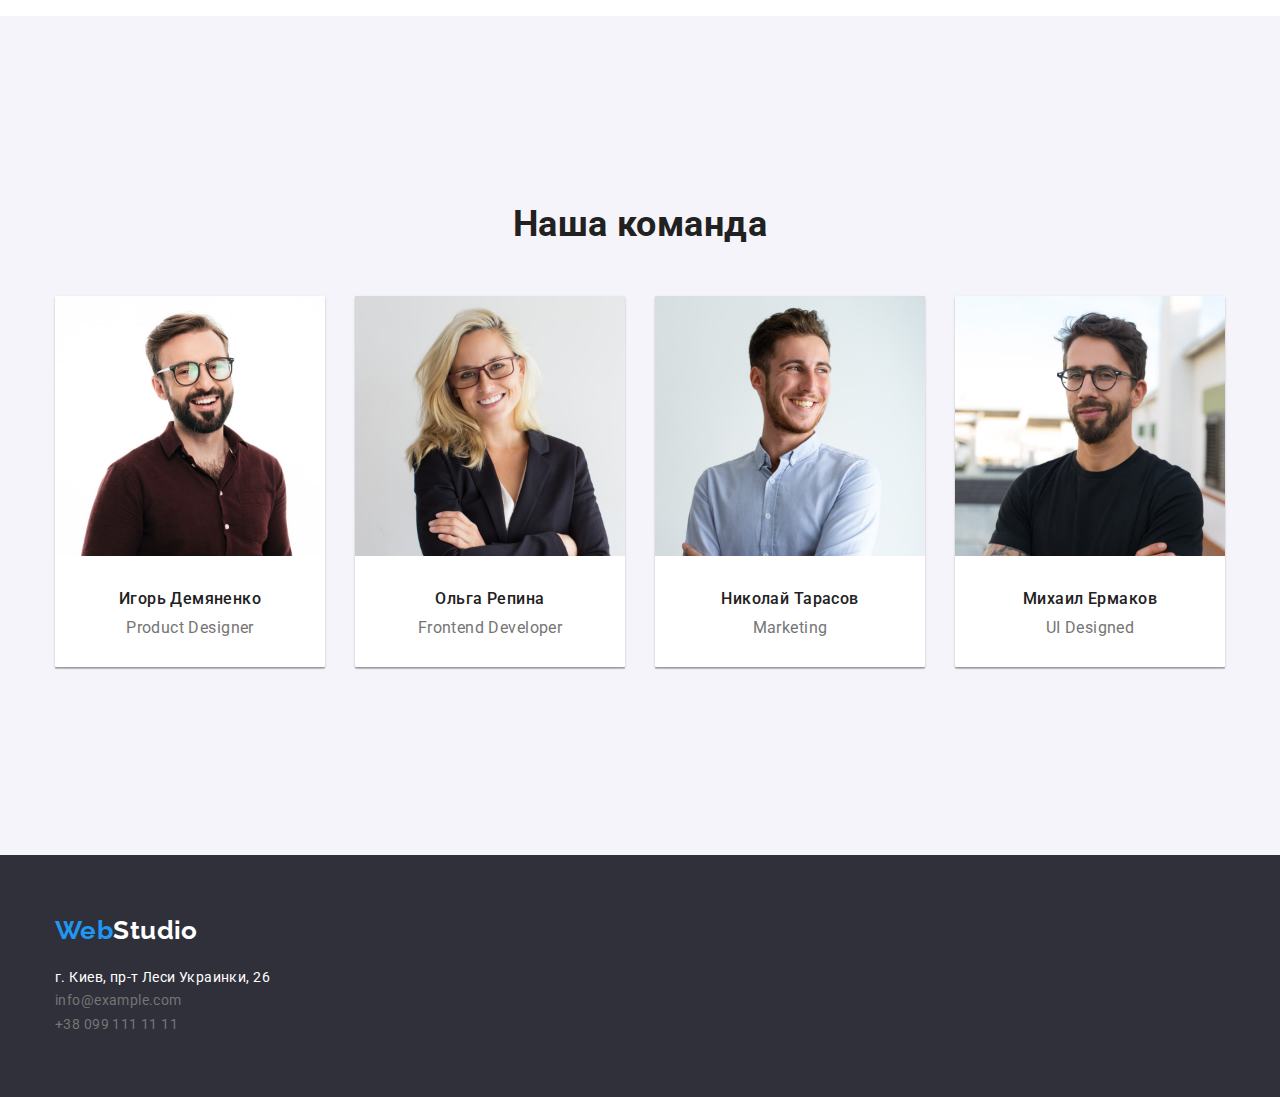
==== commit 8355ed84: "correct" ====
--- a/index.html
+++ b/index.html
@@ -118,15 +118,16 @@
             <a href="index.html" class="logo link"><span class="web">Web</span><span class="studio-light">Studio</span></a>
             <address class="adress">
                 г. Киев, пр-т Леси Украинки, 26
+    
+                <ul class="contact-footer list">
+                    <li>
+                        <a href="mailto:info@example.com" class="mail link">info@example.com</a>
+                    </li>
+                    <li>
+                        <a href="tell:+380991111111" class="tell link">+38 099 111 11 11</a>
+                    </li>
+                </ul>
             </address>
-            <ul class="contact-footer list">
-                <li>
-                    <a href="mailto:info@example.com" class="mail link">info@example.com</a>
-                </li>
-                <li>
-                    <a href="tell:+380991111111" class="tell link">+38 099 111 11 11</a>
-                </li>
-            </ul>
         </div>
     </footer>
 </body>
--- a/css/styles.css
+++ b/css/styles.css
@@ -251,9 +251,10 @@
 }
 .footer {
   background-color: var(--alternative-bgc);
+  padding-top: 60px;
+  padding-bottom: 60px;
 }
 .footer .logo {
-  padding-top: 60px;
   margin-bottom: 20px;
 }
 .contact-header .mail,
@@ -279,6 +280,9 @@
 .contact-footer .tell {
   padding-bottom: 0px;
 }
+.footer-adress {
+  margin-bottom: 9px;
+}
 .contact-footer .mail:hover,
 .contact-footer .tell:hover,
 .contact-footer .mail:focus,
@@ -290,16 +294,12 @@
   font-style: normal;
   line-height: 1.7;
   font-weight: 400;
-  margin-bottom: 9px;
-}
-.contact-footer {
-  padding-bottom: 60px;
 }
 /* Portfolio */
 .examples-list {
   display: flex;
-  justify-content: space-between;
   flex-wrap: wrap;
+  margin-left: -30px;
 }
 .filter .button {
   background-color: var(--secondary-bcg);
@@ -338,9 +338,14 @@
   border: 1px solid #eeeeee;
   width: 370px;
   margin-bottom: 30px;
-  margin-right: 0px;
-}
-.abra {
+  margin-right: 30px;
+}
+.examples-item:not(:nth-last-child(-n + 3)) {
+  margin-bottom: 30px;
+}
+.examples-item:not(:nth-child(3n + 0)) {
+}
+.item-description {
   margin: 20px 24px;
   width: 322px;
 }
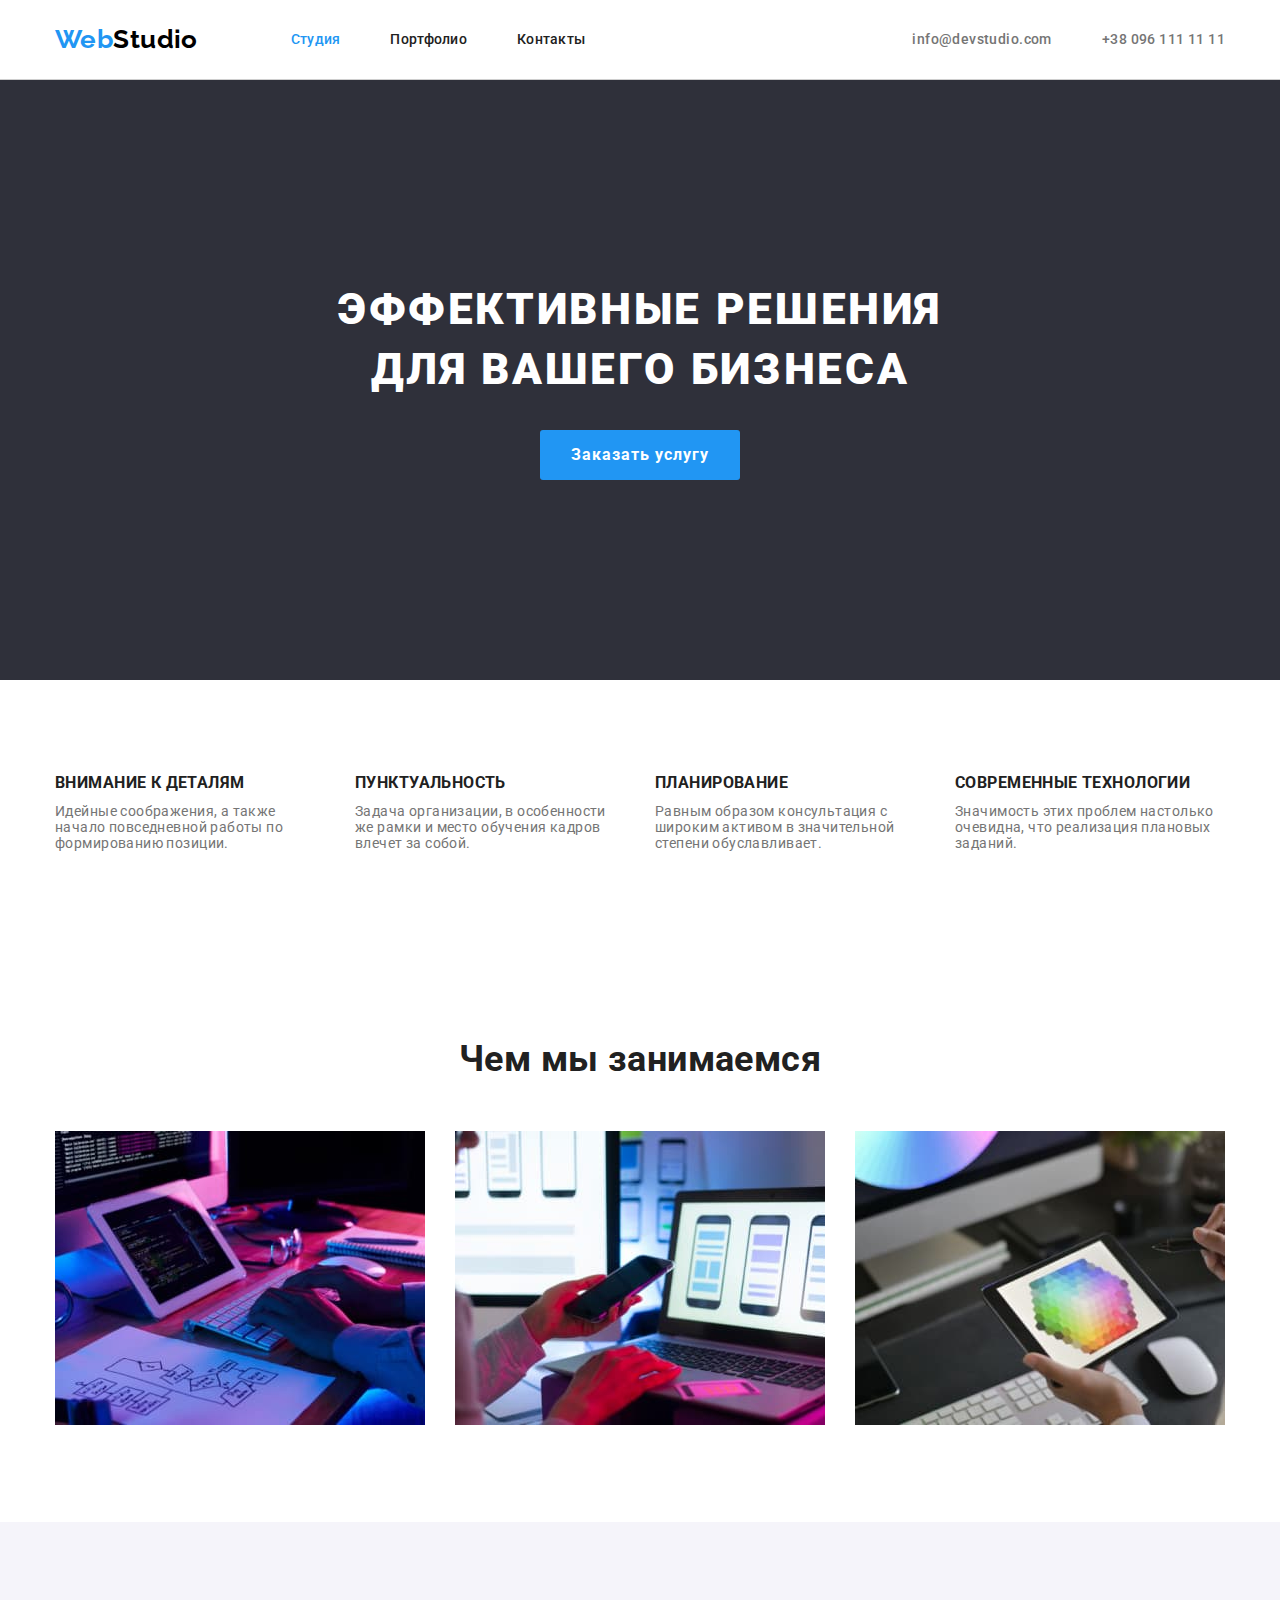
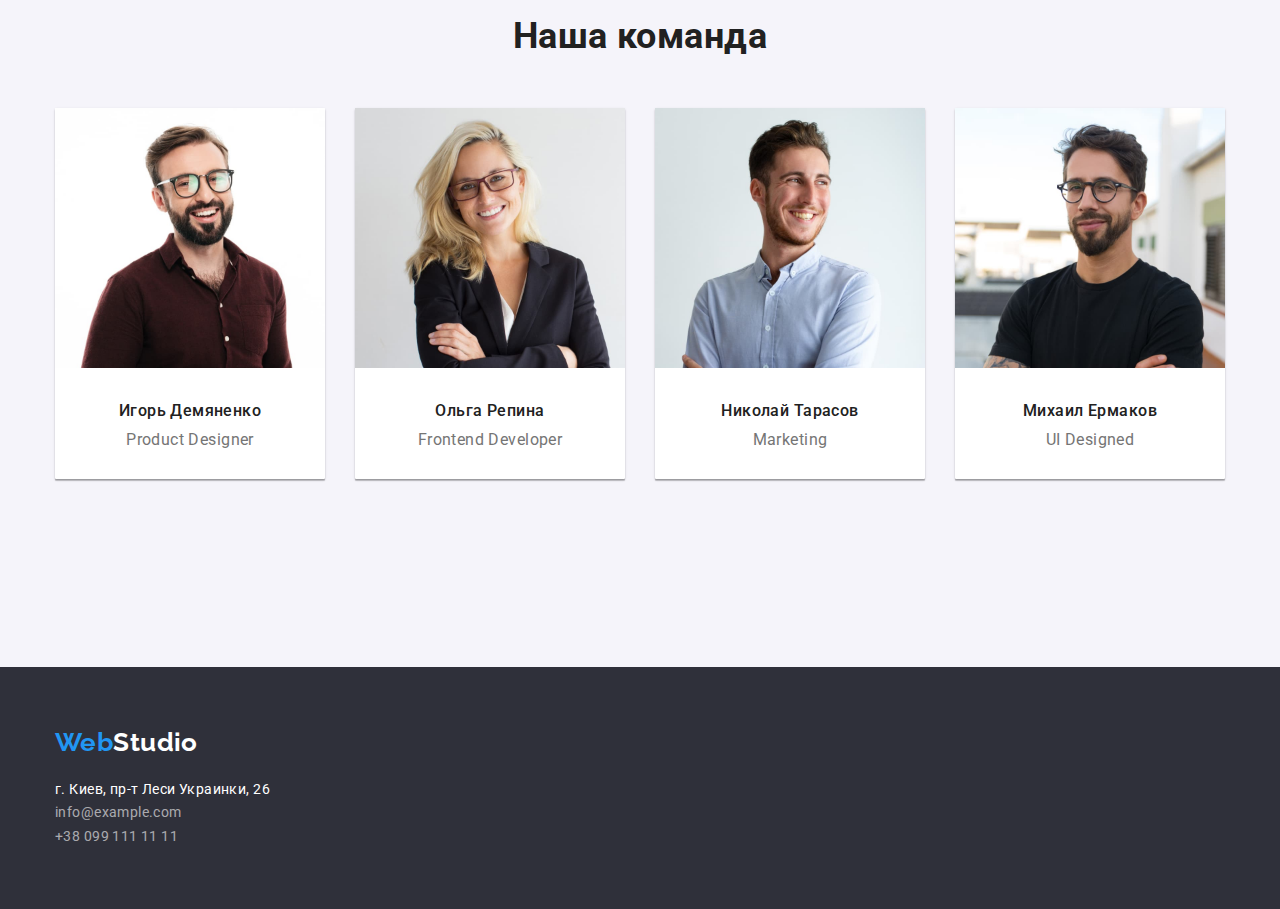
==== commit 55946e5c: "update" ====
--- a/index.html
+++ b/index.html
@@ -64,7 +64,7 @@
                 </ul>
             </div>
         </section>
-        <!--======================== LINE OF BUSINESS ========================-->
+        <!--======================== BUSINESS SECTION ========================-->
         <section class="section bussines">
             <div class="container">
                 <h2 class="section-title">Чем мы занимаемся</h2>
@@ -113,13 +113,15 @@
         </section>
     </main>
     <!--======================== FOOTER ========================-->
-    <footer class="footer ">
+    <footer class="footer">
         <div class="container">
             <a href="index.html" class="logo link"><span class="web">Web</span><span class="studio-light">Studio</span></a>
             <address class="adress">
-                г. Киев, пр-т Леси Украинки, 26
-    
-                <ul class="contact-footer list">
+                <ul class="contact-footer list link">
+                    <li>
+                        <a href="https://goo.gl/maps/TSnyQtJxr7Js1hhs7" target="_blank" rel="noopener noreferrer"
+                            class="footer-adress link adress">г. Киев, пр-т Леси Украинки, 26</a>
+                    </li>
                     <li>
                         <a href="mailto:info@example.com" class="mail link">info@example.com</a>
                     </li>
--- a/css/styles.css
+++ b/css/styles.css
@@ -4,6 +4,7 @@
 /* Цвет вторичного фона #f5f4fa */
 /* Цвет белого текста #ffffff */
 /* Фон футера и героя #2f303a*/
+/* Footer contact color */
 :root {
   --primary-text-color: #757575;
   --title-text-color: #212121;
@@ -13,6 +14,7 @@
   --white-color-text: #ffffff;
   --alternative-bgc: #2f303a;
   --secondary-bcg: #f5f4fa;
+  --footer-contact: rgba(255, 255, 255, 0.6);
 }
 .link {
   text-decoration: none;
@@ -202,9 +204,6 @@
   flex-direction: row;
   justify-content: center;
 }
-.features-img {
-  margin-bottom: 94px;
-}
 .sect .description {
   font-weight: 400;
   line-height: 1.7;
@@ -222,7 +221,6 @@
 }
 .our-team .section-title {
   display: flex;
-  padding-top: 94px;
   margin-bottom: 50px;
   justify-content: center;
 }
@@ -276,9 +274,11 @@
 }
 .contact-footer .mail {
   margin-bottom: 9px;
+  color: var(--footer-contact);
 }
 .contact-footer .tell {
   padding-bottom: 0px;
+  color: var(--footer-contact);
 }
 .footer-adress {
   margin-bottom: 9px;
@@ -299,7 +299,12 @@
 .examples-list {
   display: flex;
   flex-wrap: wrap;
-  margin-left: -30px;
+}
+.examples-item:nth-child(3n) {
+  margin-right: 0px;
+}
+.examples-item:nth-child(-n + 3) {
+  margin-bottom: 30px;
 }
 .filter .button {
   background-color: var(--secondary-bcg);
@@ -337,13 +342,7 @@
 .examples-item {
   border: 1px solid #eeeeee;
   width: 370px;
-  margin-bottom: 30px;
   margin-right: 30px;
-}
-.examples-item:not(:nth-last-child(-n + 3)) {
-  margin-bottom: 30px;
-}
-.examples-item:not(:nth-child(3n + 0)) {
 }
 .item-description {
   margin: 20px 24px;
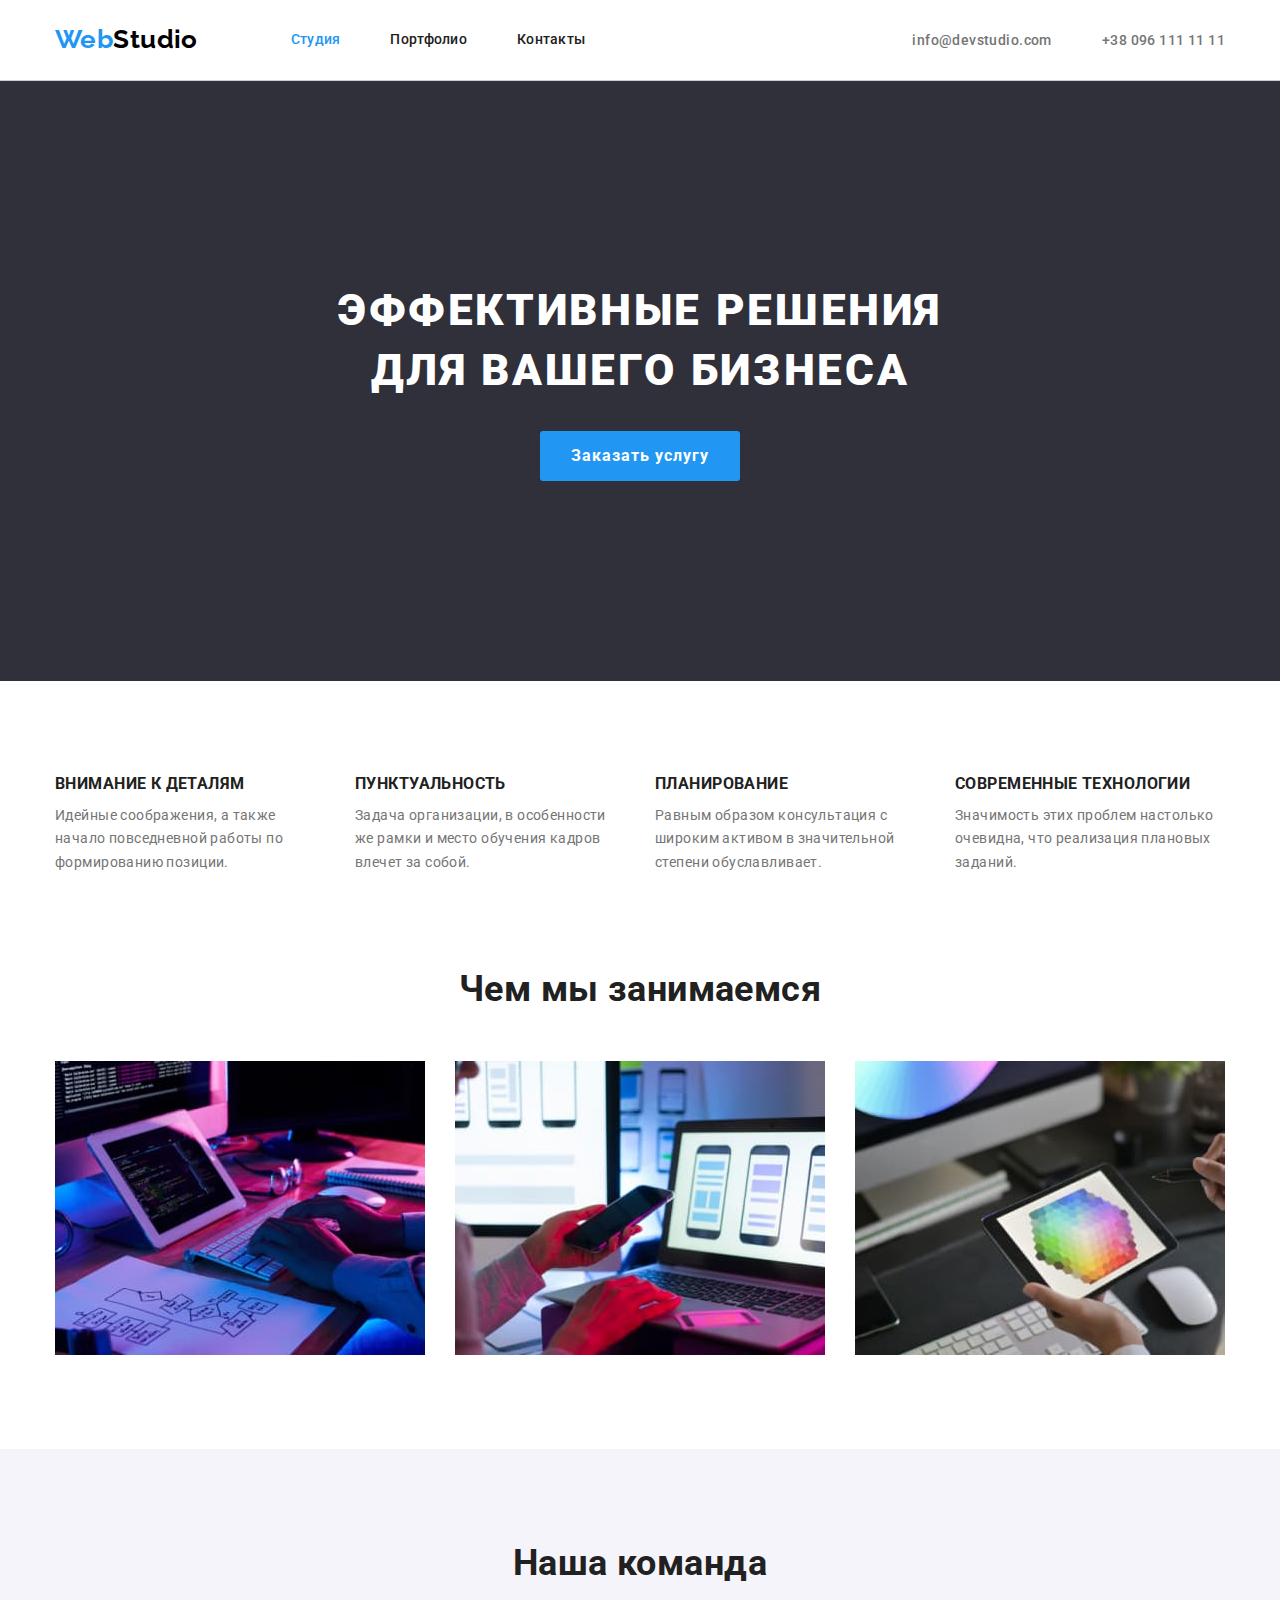
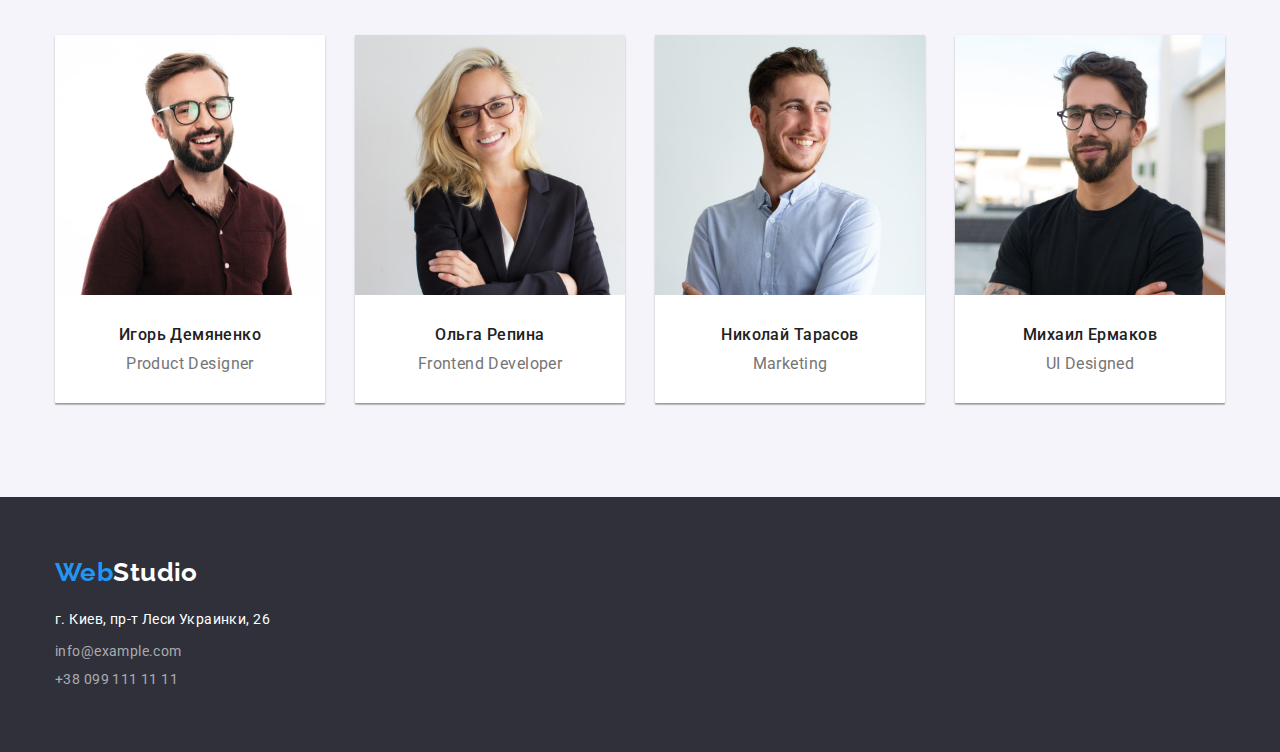
==== commit 7b119c4b: "update" ====
--- a/index.html
+++ b/index.html
@@ -65,7 +65,7 @@
             </div>
         </section>
         <!--======================== BUSINESS SECTION ========================-->
-        <section class="section bussines">
+        <section class="section busines">
             <div class="container">
                 <h2 class="section-title">Чем мы занимаемся</h2>
                 <ul class="list">
@@ -84,28 +84,40 @@
                     <li>
                         <div class="worker-box">
                             <img src="./images/demyanenko.jpg" alt="Игорь Демяненко" width="270">
-                            <h3 class="team-name">Игорь Демяненко</h3>
-                            <p class="position">Product Designer</p>
+                            <div class="worker-description">
+                                <h3 class="team-name">Игорь Демяненко</h3>
+                                <p class="position">Product Designer</p>
+                            </div>
+                            
                         </div>
                     </li>
                     <li>
                         <div class="worker-box">
                             <img src="./images/repina.jpg" alt="Ольга Репина" width="270">
-                            <h3 class="team-name">Ольга Репина</h3>
-                            <p class="position">Frontend Developer</p>
+                            <div class="worker-description">
+                                <h3 class="team-name">Ольга Репина</h3>
+                                <p class="position">Frontend Developer</p>
+                            </div>
+                            
                         </div>    
                     </li>
                     <li>
                         <div class="worker-box">
                             <img src="./images/tarasov.jpg" alt="Николай Тарасов" width="270">
-                            <h3 class="team-name">Николай Тарасов</h3>
-                            <p class="position">Marketing</p>
+                            <div class="worker-description">
+                                <h3 class="team-name">Николай Тарасов</h3>
+                                <p class="position">Marketing</p>
+                            </div>
+                            
                         </div>
                     </li>
                     <li>
                         <div class="worker-box"><img src="./images/ermakov.jpg" alt="Михаил Ермаков" width="270">
-                        <h3 class="team-name">Михаил Ермаков</h3>
-                        <p class="position">UI Designed</p>
+                            <div class="worker-description">
+                                <h3 class="team-name">Михаил Ермаков</h3>
+                                <p class="position">UI Designed</p>
+                            </div>
+                        
                     </div>
                     </li>
                 </ul>
@@ -118,11 +130,11 @@
             <a href="index.html" class="logo link"><span class="web">Web</span><span class="studio-light">Studio</span></a>
             <address class="adress">
                 <ul class="contact-footer list link">
-                    <li>
+                    <li class="adress-list">
                         <a href="https://goo.gl/maps/TSnyQtJxr7Js1hhs7" target="_blank" rel="noopener noreferrer"
                             class="footer-adress link adress">г. Киев, пр-т Леси Украинки, 26</a>
                     </li>
-                    <li>
+                    <li class="mail-list">
                         <a href="mailto:info@example.com" class="mail link">info@example.com</a>
                     </li>
                     <li>
--- a/css/styles.css
+++ b/css/styles.css
@@ -43,7 +43,7 @@
   padding-right: 15px;
   padding-left: 15px;
 }
-.img {
+img {
   display: block;
 }
 .visually-hidden {
@@ -92,6 +92,9 @@
   line-height: 16px;
   letter-spacing: 0.02em;
   line-height: 1.14;
+  padding-bottom: 32px;
+  padding-top: 32px;
+  display: block;
 }
 .site-nav > li:not(:last-child) {
   margin-right: 50px;
@@ -103,8 +106,6 @@
 }
 .header {
   border-bottom: 1px solid #cecece;
-  padding-top: 24px;
-  padding-bottom: 24px;
 }
 .contact-header {
   display: flex;
@@ -120,6 +121,12 @@
 }
 .contact-header .tell {
   margin-left: 50px;
+  padding-bottom: 32px;
+  padding-top: 32px;
+}
+.contact-header .mail {
+  padding-bottom: 32px;
+  padding-top: 32px;
 }
 /* Hero */
 .hero {
@@ -159,7 +166,6 @@
   height: 50px;
   margin-right: auto;
   margin-left: auto;
-  margin-bottom: 200px;
 }
 .hero .button:hover,
 .hero .button:focus {
@@ -182,29 +188,35 @@
   margin-bottom: 10px;
   text-transform: uppercase;
 }
-.features {
-  padding-top: 0px;
-  padding-bottom: 94px;
+.section.features {
+  padding-top: 94px;
+  padding-bottom: 0px;
 }
 .features .list-item {
   width: 270px;
+  margin-right: 30px;
+}
+.features .list-item:nth-child(4n) {
+  margin-right: 0;
 }
 .features .list {
   display: flex;
-  flex-direction: row;
-  justify-content: space-between;
-}
-.bussines .list {
-  display: flex;
-  flex-direction: row;
-  justify-content: space-between;
-}
-.bussines .section-title {
-  display: flex;
-  flex-direction: row;
+}
+
+.busines .list {
+  display: flex;
+}
+.busines .section-title {
+  display: flex;
   justify-content: center;
 }
-.sect .description {
+.features-img {
+  margin-right: 30px;
+}
+.features-img:nth-child(3n) {
+  margin-right: 0px;
+}
+.section .description {
   font-weight: 400;
   line-height: 1.7;
   margin-top: 0px;
@@ -212,9 +224,6 @@
 }
 .our-team .list {
   display: flex;
-  flex-direction: row;
-  justify-content: space-between;
-  padding-bottom: 94px;
 }
 .our-team {
   background-color: var(--secondary-bcg);
@@ -229,14 +238,12 @@
   font-size: 16px;
   line-height: 1.19;
   font-weight: 500;
-  margin-top: 30px;
   margin-bottom: 10px;
 }
 .section .position {
   font-size: 16px;
   font-weight: 400;
   line-height: 1.19;
-  padding-bottom: 30px;
   margin: 0px;
 }
 .worker-box {
@@ -246,6 +253,14 @@
   border-radius: 1px;
   box-shadow: 0px 2px 1px rgba(0, 0, 0, 0.2), 0px 1px 1px rgba(0, 0, 0, 0.14),
     0px 1px 3px rgba(0, 0, 0, 0.12);
+  margin-right: 30px;
+}
+.worker-box:nth-child(4n) {
+  margin-right: 0px;
+}
+.worker-description {
+  padding-top: 30px;
+  padding-bottom: 30px;
 }
 .footer {
   background-color: var(--alternative-bgc);
@@ -273,8 +288,13 @@
   line-height: 1.7;
 }
 .contact-footer .mail {
+  color: var(--footer-contact);
+}
+.mail-list {
+  margin-bottom: 4px;
+}
+.adress-list {
   margin-bottom: 9px;
-  color: var(--footer-contact);
 }
 .contact-footer .tell {
   padding-bottom: 0px;
@@ -303,7 +323,7 @@
 .examples-item:nth-child(3n) {
   margin-right: 0px;
 }
-.examples-item:nth-child(-n + 3) {
+.examples-item:nth-last-child(n + 4) {
   margin-bottom: 30px;
 }
 .filter .button {
@@ -340,26 +360,36 @@
   margin: 0px;
 }
 .examples-item {
-  border: 1px solid #eeeeee;
   width: 370px;
   margin-right: 30px;
 }
 .item-description {
-  margin: 20px 24px;
   width: 322px;
+  border-right: 1px solid #eeeeee;
+  border-left: 1px solid #eeeeee;
+  border-bottom: 1px solid #eeeeee;
+  border-top: 0px;
+  padding-top: 20px;
+  padding-bottom: 20px;
+  width: 370px;
+  padding-left: 24px;
+  padding-right: 24px;
+}
+.item-description .title {
+  margin-bottom: 4px;
 }
 .filter {
   display: flex;
   justify-content: center;
   margin-bottom: 50px;
 }
-.filter .button:nth-last-child(1) {
+.button-list {
   margin-right: 8px;
+}
+.button-list:last-child {
+  margin-right: 0;
 }
 .section {
   padding-top: 94px;
   padding-bottom: 94px;
 }
-.portfolio {
-  border-top: 1px solid #ececec;
-}
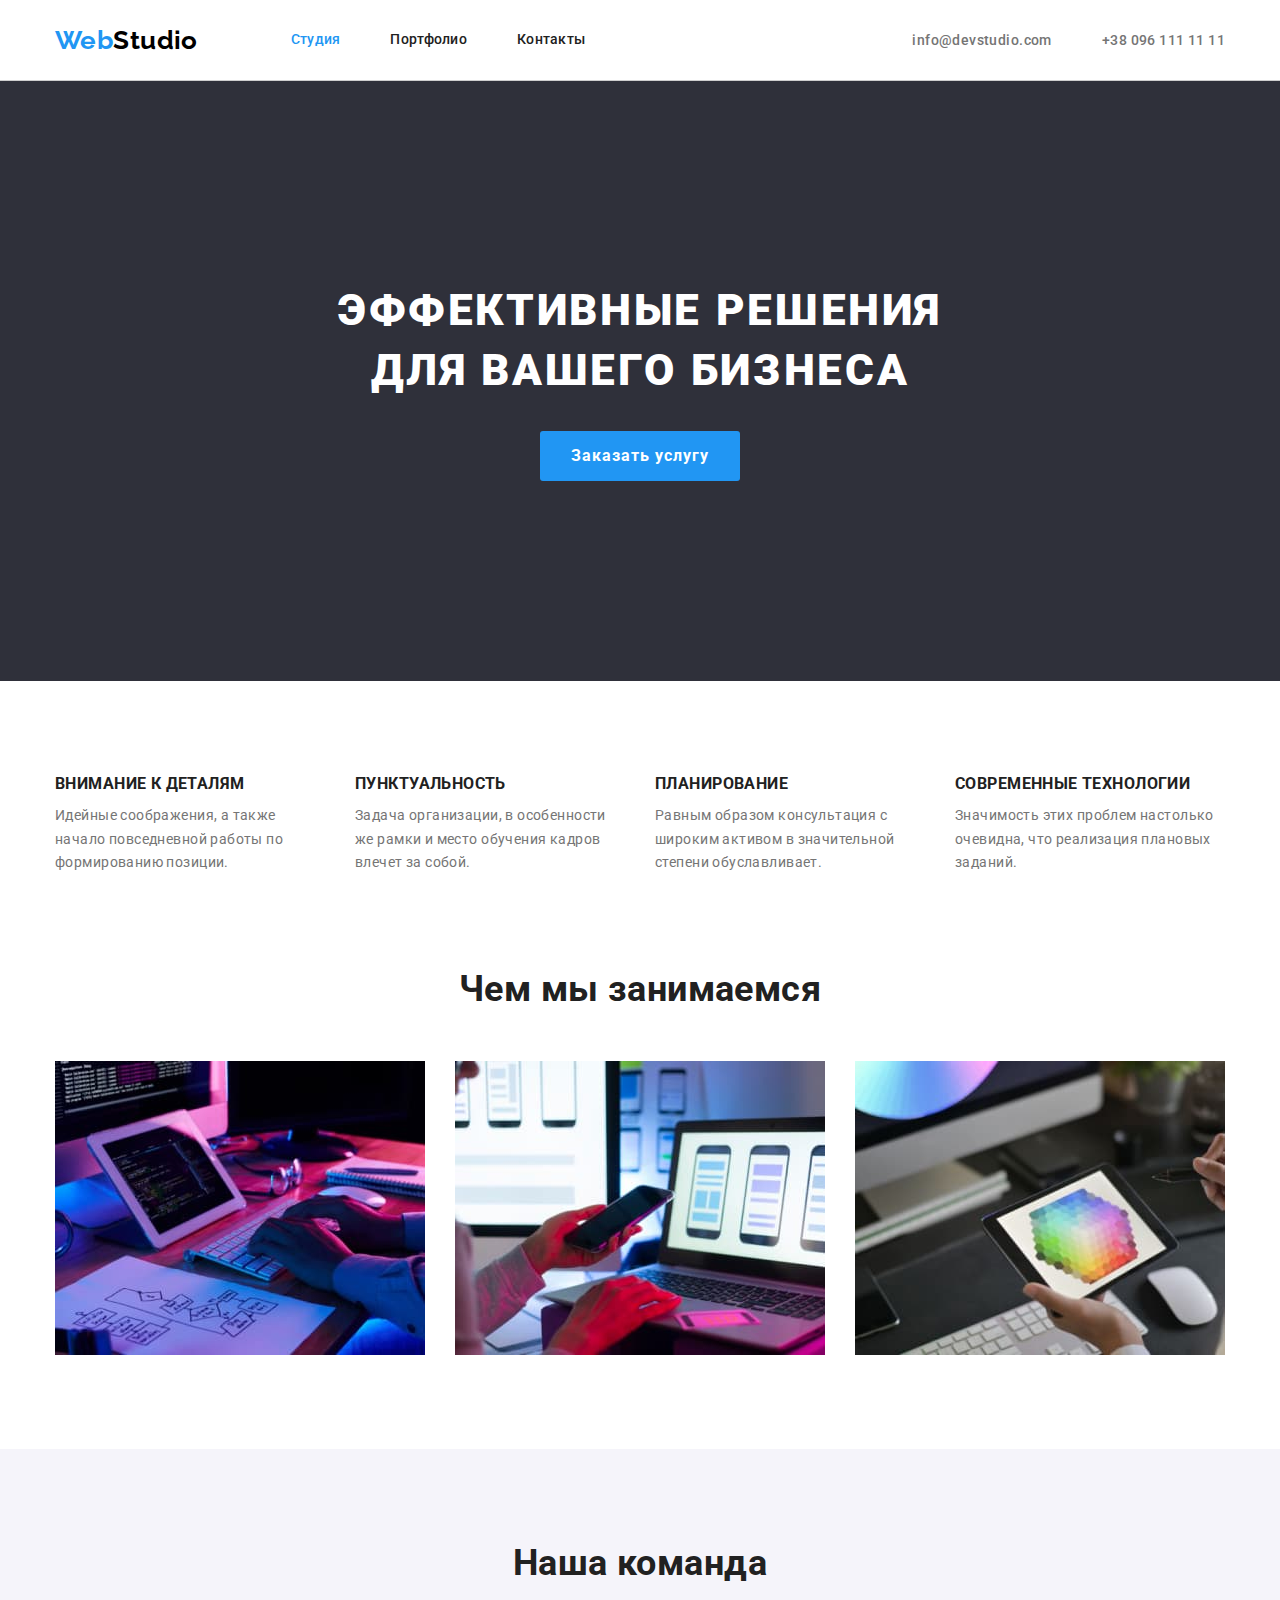
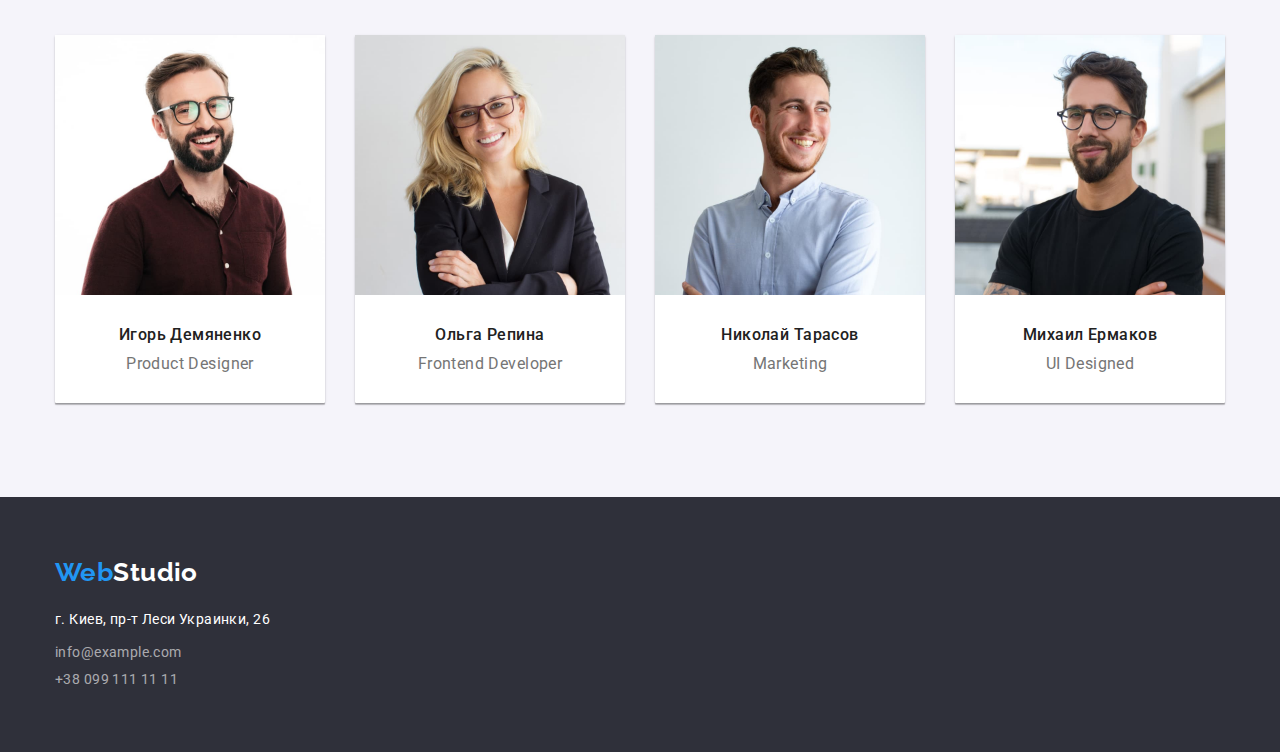
==== commit 1bdcfafe: "update" ====
--- a/index.html
+++ b/index.html
@@ -23,8 +23,8 @@
                 </ul>
             </nav>
             <ul class="contact-header list">
-                <li><a href="mailto:info@devstudio.com" class="mail link">info@devstudio.com</a></li>
-                <li><a href="tell:+380961111111" class="tell link">+38 096 111 11 11</a></li>
+                <li class="mail-link"><a href="mailto:info@devstudio.com" class="mail link">info@devstudio.com</a></li>
+                <li class="tell-link"><a href="tell:+380961111111" class="tell link">+38 096 111 11 11</a></li>
             </ul>
         </div>
     </header>
@@ -81,44 +81,38 @@
             <div class="container">
                 <h2 class="section-title">Наша командa</h2>
                 <ul class="list">
-                    <li>
-                        <div class="worker-box">
+                    <li class="worker-box">
                             <img src="./images/demyanenko.jpg" alt="Игорь Демяненко" width="270">
                             <div class="worker-description">
                                 <h3 class="team-name">Игорь Демяненко</h3>
                                 <p class="position">Product Designer</p>
                             </div>
                             
-                        </div>
                     </li>
-                    <li>
-                        <div class="worker-box">
+                    <li class="worker-box">
                             <img src="./images/repina.jpg" alt="Ольга Репина" width="270">
                             <div class="worker-description">
                                 <h3 class="team-name">Ольга Репина</h3>
                                 <p class="position">Frontend Developer</p>
                             </div>
                             
-                        </div>    
                     </li>
-                    <li>
-                        <div class="worker-box">
+                    <li class="worker-box">
                             <img src="./images/tarasov.jpg" alt="Николай Тарасов" width="270">
                             <div class="worker-description">
                                 <h3 class="team-name">Николай Тарасов</h3>
                                 <p class="position">Marketing</p>
                             </div>
                             
-                        </div>
                     </li>
-                    <li>
-                        <div class="worker-box"><img src="./images/ermakov.jpg" alt="Михаил Ермаков" width="270">
+                    <li class="worker-box">
+                        <img src="./images/ermakov.jpg" alt="Михаил Ермаков" width="270">
                             <div class="worker-description">
                                 <h3 class="team-name">Михаил Ермаков</h3>
                                 <p class="position">UI Designed</p>
                             </div>
                         
-                    </div>
+
                     </li>
                 </ul>
             </div>
--- a/css/styles.css
+++ b/css/styles.css
@@ -119,12 +119,12 @@
 .site-nav .link.current {
   color: var(--accent-text-color);
 }
-.contact-header .tell {
+.contact-header .tell-link {
   margin-left: 50px;
   padding-bottom: 32px;
   padding-top: 32px;
 }
-.contact-header .mail {
+.contact-header .mail-link {
   padding-bottom: 32px;
   padding-top: 32px;
 }
@@ -212,6 +212,7 @@
 }
 .features-img {
   margin-right: 30px;
+  width: 370px;
 }
 .features-img:nth-child(3n) {
   margin-right: 0px;
@@ -344,7 +345,7 @@
   color: var(--white-color-text);
   background-color: var(--accent-text-color);
 }
-.examples .title {
+.examples .title-examples {
   color: var(--logo-studio-color);
   font-size: 18px;
   line-height: 2;
